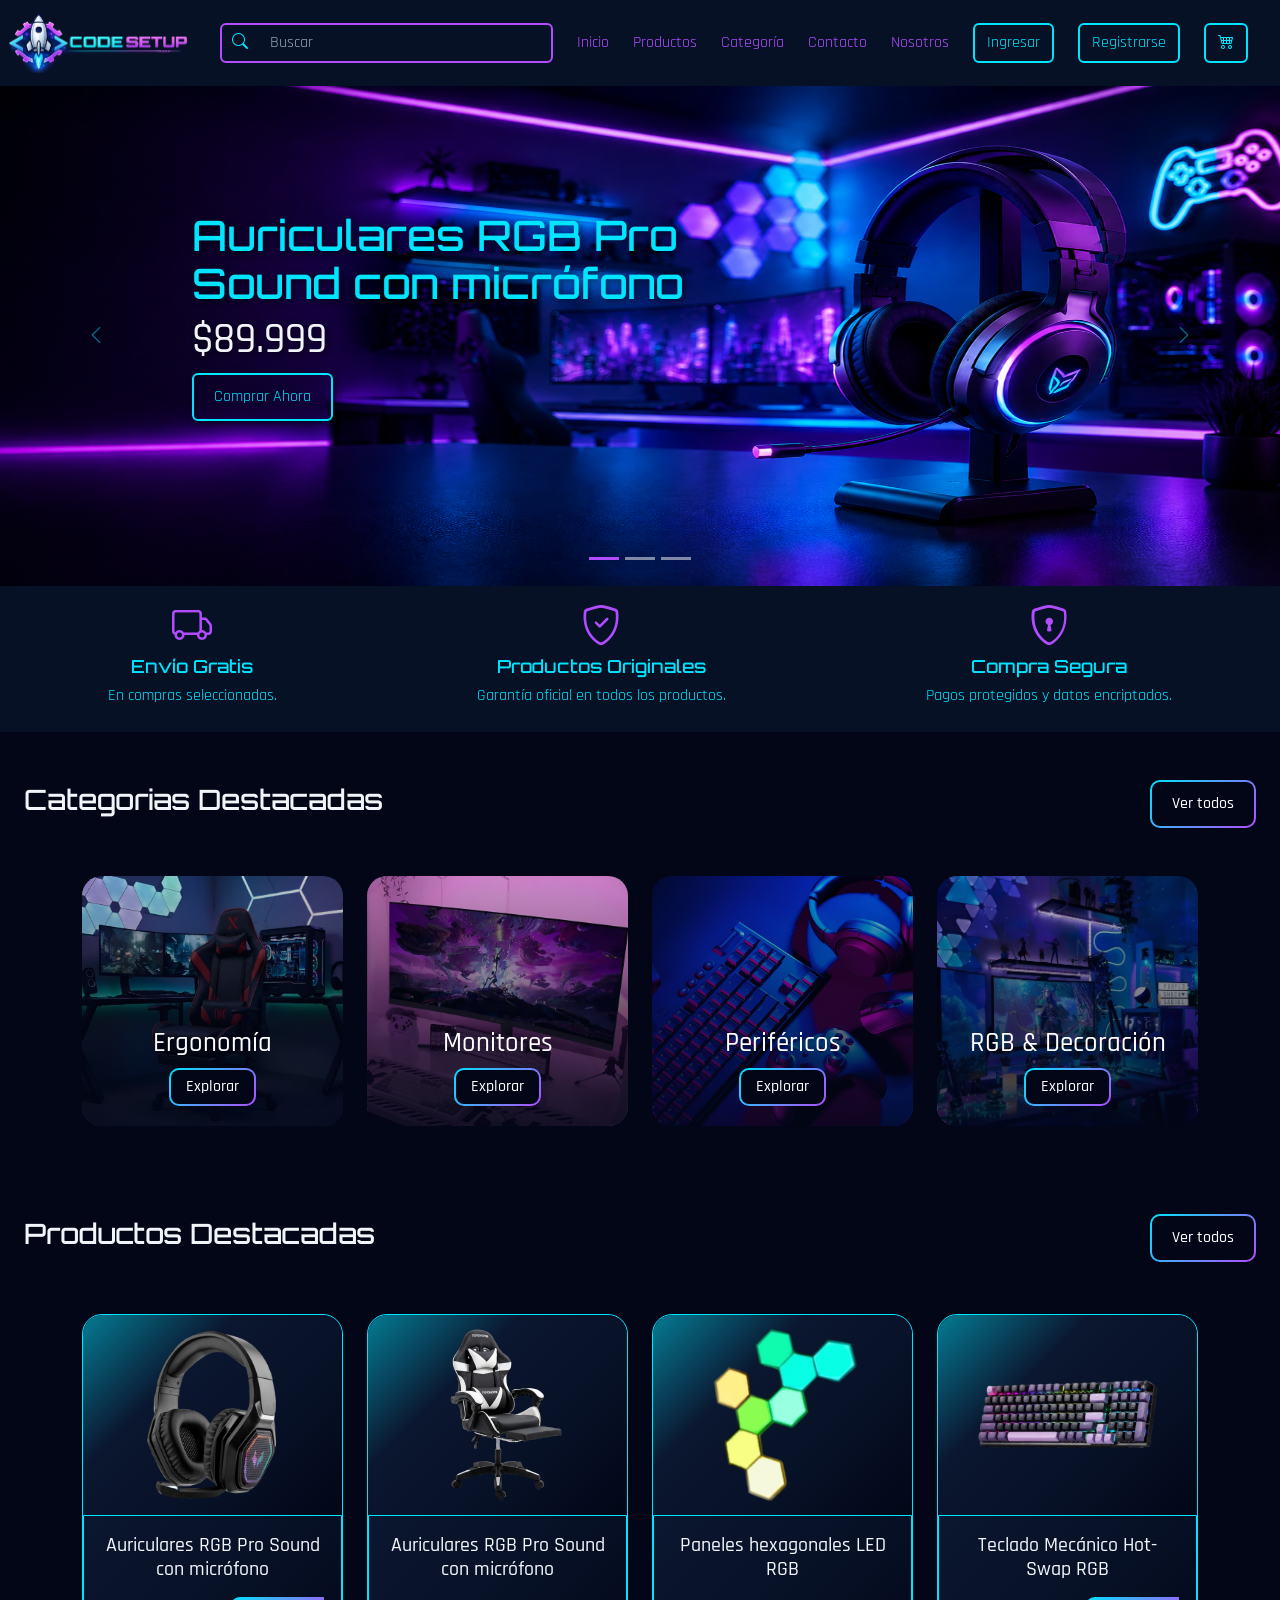
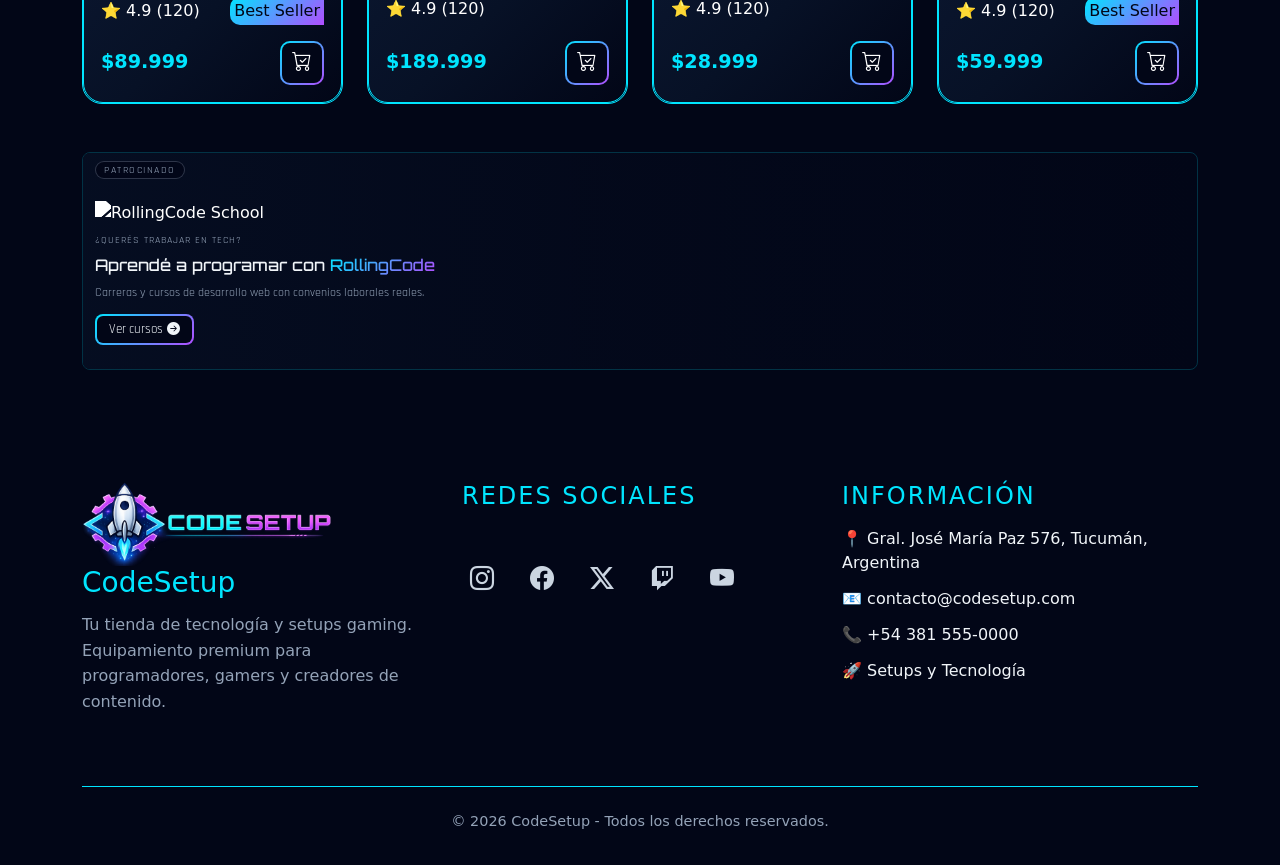
==== Index.html @ a7928aad "hero categoria2 + responsive" ====
<!doctype html>
<html lang="es">
  <head>
    <meta charset="utf-8" />
    <meta name="viewport" content="width=device-width, initial-scale=1" />
    <meta
      name="description"
      content="Explora setups de escritorio modernos, ideas de organización, periféricos y estética gamer o minimalista para tu espacio de trabajo o estudio."
    />
    <meta
      name="keywords"
      content="setup escritorio-escritorio gamer-escritorio minimalista-ideas setup-escritorio aesthetic-organización escritorio-PC setup-tecnología-desk setup inspiration"
    />
    <meta name="author" name="Andrea Costas-Zabdiel Puma-Martin linares" />

    <title>CodeSetup</title>
    <link rel="preconnect" href="https://fonts.googleapis.com" />
    <link rel="preconnect" href="https://fonts.gstatic.com" crossorigin />

    <link
      rel="stylesheet"
      href="https://cdn.jsdelivr.net/npm/bootstrap-icons@1.13.1/font/bootstrap-icons.min.css"
    />
    <link
      href="https://fonts.googleapis.com/css2?family=Orbitron:wght@400;500;600;700;800;900&family=Rajdhani:wght@300;400;500;600;700&display=swap"
      rel="stylesheet"
    />
    <link
      href="https://cdn.jsdelivr.net/npm/bootstrap@5.3.8/dist/css/bootstrap.min.css"
      rel="stylesheet"
      integrity="sha384-sRIl4kxILFvY47J16cr9ZwB07vP4J8+LH7qKQnuqkuIAvNWLzeN8tE5YBujZqJLB"
      crossorigin="anonymous"
    />
    <link rel="stylesheet" href="../Css/Styles.css" />
    <link
      rel="stylesheet"
      href="https://cdn.jsdelivr.net/npm/bootstrap-icons@1.13.1/font/bootstrap-icons.min.css"
    />
  </head>
  <body>
    <!-- ----------------------NAVBAR------------------------ -->
    <nav class="navbar navbar-expand-lg px-0">
      <div class="container-fluid px-0">
        <a class="navbar-brand px-2" href="#">
          <img src="../assets/logo.png" alt="Logo" width="180" />
        </a>

        <button
          class="navbar-toggler border-0"
          type="button"
          data-bs-toggle="collapse"
          data-bs-target="#navbarContent"
        >
          <i class="bi bi-list fs-1" style="color: #00e5ff"></i>
        </button>

        <div class="collapse navbar-collapse w-100 px-2" id="navbarContent">
          <div
            class="d-flex flex-column flex-lg-row justify-content-start justify-content-lg-between align-items-start align-items-lg-center w-100"
          >
            <div class="position-relative search-container w-100 my-2 my-lg-0">
              <input
                type="search"
                class="form-control search-input ps-5 w-100"
                placeholder="Buscar"
              />
              <i class="bi bi-search search-icon"></i>
            </div>

            <div
              class="d-flex flex-column flex-lg-row align-items-start align-items-lg-center gap-2 gap-lg-4 mx-lg-4"
            >
              <a class="about-us" href="./Index.html">Inicio</a>
              <a class="about-us" href="./Pages/Category-2.html">Productos</a>
              <a class="about-us" href="./Pages/Category-1.html">Categoría</a>
              <a class="contact" href="./Pages/Contact.html">Contacto</a>
              <a class="about-us" href="./Pages/About-us.html">Nosotros</a>

              <a class="btn btn-outline-custom" href="./Pages/Login.html">Ingresar</a>
              <a class="btn btn-outline-custom" href="./Pages/Register.html"
                >Registrarse</a
              >
              <a class="btn btn-outline-custom" href="./Pages/Cart.html">
                <i class="bi bi-cart4"></i>
              </a>
            </div>
          </div>
        </div>
      </div>
    </nav>
    <!-- ----------------------CAROUSEL------------------------ -->

    <div
      id="carouselExampleAutoplaying"
      class="carousel slide"
      data-bs-ride="carousel"
    >
      <div class="carousel-inner">
        <div class="carousel-item active">
          <img src="../Assets/promo audi.png" class="bg-img d-block w-100" alt="..." />

          <div
            class="carousel-caption d-flex flex-column justify-content-center align-items-start h-100"
          >
            <h2 class="title-carousel">
              Auriculares RGB Pro <br />
              Sound con micrófono
            </h2>
            <h3 class="price-carousel">$89.999</h3>
            <a href="./Pages/404.html" class="btn btn-outline-custom">Comprar Ahora</a>
          </div>

        </div>
        <div class="carousel-item">
          <img src="../Assets/promo tecl.png" class="bg-img d-block w-100" alt="..." />

          <div
            class="carousel-caption d-flex flex-column justify-content-center align-items-start h-100"
          >
            <h2 class="title-carousel">
              Teclado Mecánico <br />
              Hot-Swap RGB
            </h2>
            <h3 class="price-carousel">$59.999</h3>
            <a href="./Pages/404.html" class="btn btn-outline-custom">Comprar Ahora</a>
          </div>

          
        </div>
        <div class="carousel-item">
          <img src="../Assets/promo sill.png" class="bg-img d-block w-100" alt="..." />

          <div
            class="carousel-caption d-flex flex-column justify-content-center align-items-start h-100"
          >
            <h2 class="title-carousel">
              Silla Gamer <br />
              Novohome
            </h2>
            <h3 class="price-carousel">$133.990</h3>
            <a href="./Pages/404.html" class="btn btn-outline-custom">Comprar Ahora</a>
          </div>

         
        </div>
      </div>
      <button
        class="carousel-control-prev"
        type="button"
        data-bs-target="#carouselExampleAutoplaying"
        data-bs-slide="prev"
      >
        <i class="bi bi-chevron-left"></i>
      </button>

      <button
        class="carousel-control-next"
        type="button"
        data-bs-target="#carouselExampleAutoplaying"
        data-bs-slide="next"
      >
        <i class="bi bi-chevron-right"></i>
      </button>

      <div class="carousel-indicators">
        <button
          type="button"
          data-bs-target="#carouselExampleAutoplaying"
          data-bs-slide-to="0"
          class="active"
          aria-current="true"
        ></button>

        <button
          type="button"
          data-bs-target="#carouselExampleAutoplaying"
          data-bs-slide-to="1"
        ></button>

        <button
          type="button"
          data-bs-target="#carouselExampleAutoplaying"
          data-bs-slide-to="2"
        ></button>
      </div>
    </div>

    <section class="container-benefits">
  <div class="benefit">
    <i class=" icon-benefit bi bi-truck"></i>
    <h3 class="title-benefit">Envío Gratis</h3>
    <p class="text-benefit">En compras seleccionadas.</p>
  </div>

  <div class="benefit">
    <i class=" icon-benefit bi bi-shield-check"></i>
    <h3 class="title-benefit">Productos Originales</h3>
    <p class="text-benefit">Garantía oficial en todos los productos.</p>
  </div>

  <div class="benefit">
    <i class=" icon-benefit bi-shield-lock"></i>
    <h3 class="title-benefit">Compra Segura</h3>
    <p class="text-benefit">Pagos protegidos y datos encriptados.</p>
  </div>
</section>

    <!-- ----------------------CARDS------------------------ -->

    <section class="categories">
      <div
        class="p-4 pt-5 d-flex flex-column flex-md-row justify-content-between align-items-center title-section"
      >
        <h3>Categorias Destacadas</h3>
        <a href="../pages/404.html"
          ><button class="btn btn-section">Ver todos</button></a
        >
      </div>
      <div class="container py-4">
        <div class="row row-cols-2 row-cols-md-2 row-cols-lg-4 card-grid">
          <div class="col mb-3">
            <article class="category-card">
              <img
                src="../Assets/silla gamer-fotor-enhance-20260606165134.jpg"
                alt=""
              />
              <div class="card-content">
                <h3>Ergonomía</h3>
                <a href="./Pages/404.html"
                  ><button class="btn btn-card">Explorar</button></a
                >
              </div>
            </article>
          </div>

          <div class="col mb-3">
            <article class="category-card">
              <img
                src="../Assets/CRUA 30_ Curved Gaming Monitor, 144Hz_200Hz Ultrawide Computer Monitor, WFHD(2560 _ 1080P) 21_9-fotor-enhance-20260606165319.jpg"
                alt=""
              />
              <div class="card-content">
                <h3>Monitores</h3>
                <a href="./Pages/404.html"
                  ><button class="btn btn-card">Explorar</button></a
                >
              </div>
            </article>
          </div>

          <div class="col mb-3">
            <article class="category-card">
              <img
                src="../Assets/Perifericos-fotor-enhance-20260606165204.jpg"
                alt=""
              />
              <div class="card-content">
                <h3>Periféricos</h3>
                <a href="./Pages/Category-1.html"
                  ><button class="btn btn-card">Explorar</button></a
                >
              </div>
            </article>
          </div>

          <div class="col mb-3">
            <article class="category-card">
              <img
                src="../Assets/rgb deco-fotor-enhance-20260606165242.jpg"
                alt=""
              />
              <div class="card-content">
                <h3>RGB & Decoración</h3>
                <a href="./Pages/Category-2.html"
                  ><button class="btn btn-card">Explorar</button></a
                >
              </div>
            </article>
          </div>
        </div>
      </div>
    </section>


    <section class="categories mb-3">
      <div
        class="p-4 pt-5 d-flex flex-column flex-md-row justify-content-between align-items-center title-section"
      >
        <h3>Productos Destacadas</h3>
        <a href="./Pages/404.html"
          ><button class="btn btn-section">Ver todos</button></a
        >
      </div>
      <div class="container">
        <div class="row row-cols-1 row-cols-md-2 row-cols-lg-4 mb-4 mt-1 g-4">
          <div class="col">
            <article class="product-card">
              <div class="product-image efect-img d-flex justify-content-center">
                <img src="../Assets/audiculares.png" class="m-2" alt="">
              </div>
              <div class="product-info">
                <h3 class="product-title text-center">
                  Auriculares RGB Pro Sound con micrófono
                </h3>
                <div
                  class="d-flex justify-content-between align-items-center my-3"
                >
                  <p class="mb-0 produc-stars">⭐ 4.9 (120)</p>
                  <span class="badge-product d-flex justify-content-end"
                    >Best Seller</span
                  >
                </div>
                <div
                  class="product-rating d-flex justify-content-between align-items-center"
                >
                  <p class="product-price mb-0">$89.999</p>
                  <a href="./Pages/404.html">
                    <button class="btn btn-cart">
                      <i class="bi bi-cart-check"></i>
                    </button>
                  </a>
                </div>
              </div>
            </article>
          </div>
          <div class="col">
            <article class="product-card">
              <div class="product-image efect-img d-flex justify-content-center">
                <img src="../Assets/Producto silla.png" class="m-2" alt="">
              </div>
              <div class="product-info">
                <h3 class="product-title text-center">
                  Auriculares RGB Pro Sound con micrófono
                </h3>
                <div
                  class="d-flex justify-content-between align-items-center my-3"
                >
                  <p class="mb-1 produc-stars">⭐ 4.9 (120)</p>
                </div>
                <div
                  class="product-rating d-flex justify-content-between align-items-center"
                >
                  <p class="product-price mb-0">$189.999</p>
                  <a href="./producto.html">
                    <button class="btn btn-cart">
                      <i class="bi bi-cart-check"></i>
                    </button>
                  </a>
                </div>
              </div>
            </article>
          </div>
          <div class="col">
            <article class="product-card">
              <div class="product-image efect-img d-flex justify-content-center">
                <img src="../Assets/luces led.png" class="m-2" alt="">
              </div>
              <div class="product-info">
                <h3 class="product-title text-center">
                  Paneles hexagonales LED RGB
                </h3>
                <div
                  class="product-rating d-flex justify-content-between align-items-center my-3"
                >
                  <p class="mb-1 produc-stars">⭐ 4.9 (120)</p>
                </div>
                <div
                  class="product-rating d-flex justify-content-between align-items-center"
                >
                  <p class="product-price mb-0">$28.999</p>
                  <a href="./producto.html">
                    <button class="btn btn-cart">
                      <i class="bi bi-cart-check"></i>
                    </button>
                  </a>
                </div>
              </div>
            </article>
          </div>
          <div class="col">
            <article class="product-card">
              <div class="product-image efect-img  d-flex justify-content-center">
                <img src="../Assets/teclado.png" class="m-3 img-tecl" alt="">
              </div>
              <div class="product-info">
                <h3 class="product-title text-center">
                  Teclado Mecánico Hot-Swap RGB
                </h3>
                <div
                  class="d-flex justify-content-between align-items-center my-3"
                >
                  <p class="mb-0 produc-stars">⭐ 4.9 (120)</p>
                  <span class="badge-product d-flex justify-content-end"
                    >Best Seller</span
                  >
                </div>
                <div
                  class="product-rating d-flex justify-content-between align-items-center"
                >
                  <p class="product-price mb-0">$59.999</p>
                  <a href="./producto.html">
                    <button class="btn btn-cart">
                      <i class="bi bi-cart-check"></i>
                    </button>
                  </a>
                </div>
              </div>
            </article>
          </div>
        </div>
      </div>
    </section>

    <!-- ----------------------ANUNCIO------------------------ -->

    <div class="container my-5">
      <div class="ad-rolling position-relative rounded-3 overflow-hidden">
        <div class="ad-rolling-bg"></div>
        <div class="ad-rolling-overlay"></div>

        <span class="ad-rolling-badge">Patrocinado</span>

        <div class="row h-100 position-relative z-2">
          <div
            class="col-12 col-md-7 col-lg-6 d-flex flex-column justify-content-center gap-2 p-4 pt-5"
          >
            <img
              src="https://web.rollingcodeschool.com/_next/image?url=%2Fimages%2FlogoNav.webp&w=640&q=75"
              alt="RollingCode School"
              class="ad-rolling-logo"
            />
            <p class="ad-rolling-label mb-0">¿Querés trabajar en tech?</p>
            <h2 class="ad-rolling-title mb-0">
              Aprendé a programar con <span>RollingCode</span>
            </h2>
            <p class="ad-rolling-desc mb-0 d-none d-md-block">
              Carreras y cursos de desarrollo web con convenios laborales
              reales.
            </p>
            <a
              href="https://web.rollingcodeschool.com/"
              target="_blank"
              class="ad-rolling-link align-self-start mt-1"
            >
              Ver cursos <i class="bi bi-arrow-right-circle-fill ms-1"></i>
            </a>
          </div>
        </div>
      </div>
    </div>

    <!-- ----------------------FOOTER------------------------ -->

    <footer class="footer-CodeSetup">
      <div class="container">
        <div class="row">
          <div class="col-12 col-md-6 col-lg-4 mb-4">
            <div class="footer-brand">
              <div class="rocket-container">
                <img
                  src="../assets/logo.png"
                  alt="CodeSetup"
                  class="footer-logo"
                />
              </div>
              <h3>CodeSetup</h3>

              <p>
                Tu tienda de tecnología y setups gaming. Equipamiento premium
                para programadores, gamers y creadores de contenido.
              </p>
            </div>
          </div>
          <div class="col-12 col-md-6 col-lg-4 mb-4">
            <h4 class="footer-title mb-lg-5">Redes Sociales</h4>
            <ul class="footer-social">
              <li>
                <a href="./Pages/404.html">
                  <i class="bi bi-instagram"></i>
                </a>
              </li>

              <li>
                <a href="./Pages/404.html">
                  <i class="bi bi-facebook"></i>
                </a>
              </li>
              <li>
                <a href="#">
                  <i class="bi bi-twitter-x"></i>
                </a>
              </li>
              <li>
                <a href="./Pages/404.html">
                  <i class="bi bi-twitch"></i>
                </a>
              </li>
              <li>
                <a href="./Pages/404.html">
                  <i class="bi bi-youtube"></i>
                </a>
              </li>
            </ul>
          </div>
          <div class="col-12 col-md-6 col-lg-4 mb-4">
            <h4 class="footer-title">Información</h4>

            <ul class="footer-info gab-lg-4">
              <li>📍 Gral. José María Paz 576, Tucumán, Argentina</li>
              <li>📧 contacto@codesetup.com</li>
              <li>📞 +54 381 555-0000</li>
              <li>🚀 Setups y Tecnología</li>
            </ul>
          </div>
        </div>

        <div class="footer-bottom">
          <p>© 2026 CodeSetup - Todos los derechos reservados.</p>
        </div>
      </div>
    </footer>
    <script
      src="https://cdn.jsdelivr.net/npm/bootstrap@5.3.8/dist/js/bootstrap.bundle.min.js"
      integrity="sha384-FKyoEForCGlyvwx9Hj09JcYn3nv7wiPVlz7YYwJrWVcXK/BmnVDxM+D2scQbITxI"
      crossorigin="anonymous"
    ></script>
  </body>
</html>
---- Css/Styles.css ----
* {
  margin: 0;
  padding: 0;
  box-sizing: border-box;
}
:root {
  /* Texto */
  --text: #f1f5f9;
  --text-muted: #94a3b8;

    /* Acentos */
    --white:#ffffff;
    --primary: #00E5FF;
    --middle: #00e5ff80;
    --middle2: #b14dff80;
    --secondary: #B14DFF;

  /* Tipografías */
  --font-title: "Orbitron", sans-serif;
  --font-text: "Rajdhani", sans-serif;

  /* Fondo */
  --background: #020617;
  --surface: #071126;
  --surface-light: #0b1730;
}

.navbar {
  min-height: 80px;
  background-color: var(--surface);
}

.contact {
  text-decoration: none;
  color: var(--secondary);
  font-family: var(--font-text);
}
.about-us {
  text-decoration: none;
  color: var(--secondary);
  font-family: var(--font-text);
}

.btn-outline-custom {
  background: transparent;
  border: 2px solid var(--primary);
  color: var(--primary);
  transition: 0.3s;
  font-family: var(--font-text);
}

.btn-outline-custom:hover {
  background: var(--primary);
  color: var(--surface);
  font-family: var(--font-text);
}

.search-container {
  width: 100%;
  max-width: none;
  font-family: var(--font-text);
}

@media (min-width: 992px) {
  .search-container {
    width: 35%;
    max-width: 400px;
  }
}

.search-input {
  background-color: transparent;
  border: 2px solid var(--secondary);
  color: var(--text);
}

.search-input::placeholder {
  color: var(--text-muted);
}

.search-input:focus {
  background-color: transparent;
  border-color: var(--secondary);
  box-shadow: none;
  color: var(--text);
  outline: none;
}

.search-icon {
  position: absolute;
  top: 50%;
  left: 12px;
  transform: translateY(-50%);
  color: var(--primary);
  pointer-events: none;
}

.navbar-toggler {
  border: none;
  box-shadow: none;
}

.navbar-toggler:focus {
  box-shadow: none;
  outline: none;
}

.navbar-collapse {
  background-color: var(--surface);
  padding: 10px 0;
}

.carousel-inner,
.carousel-item {
  height: 280px;
  position: relative;
  overflow: hidden;
}

.bg-img {
  width: 100%;
  height: 100%;
}

.product-img {
  position: absolute;
  right: 30px;
  top: 50%;
  transform: translateY(-50%) scale(1);

  width: 140px;

  z-index: 5;

  transition:
    transform 0.3s ease,
    filter 0.3s ease;

  filter: drop-shadow(0 0 10px #00e5ff);
}

.product-img:hover {
  transform: translateY(-50%) scale(1.05);
  filter: drop-shadow(0 0 15px #00e5ff) drop-shadow(0 0 35px #00e5ff)
    drop-shadow(0 0 55px rgba(0, 229, 255, 0.7));
}

.silla-gamer {
  width: 170px;
  right: 40px;
}

.carousel-caption {
  z-index: 4;
}

.title-carousel {
  font-family: var(--font-title);
  color: var(--primary);
  font-size: 15px;
  line-height: 20px;
  text-align: start;

  text-shadow: 2px 2px 6px rgba(0, 0, 0, 0.6);
}

.price-carousel {
  font-family: var(--font-text);
  color: var(--text);
  font-size: 15px;

  text-shadow: 2px 2px 6px rgba(0, 0, 0, 0.6);
}

.carousel-caption .btn {
  font-size: 10px;
  padding: 4px 8px;

  box-shadow: 2px 2px 6px rgba(0, 0, 0, 0.6);
}

.carousel-control-prev i,
.carousel-control-next i {
  font-size: 20px;
  color: var(--primary);
}

.carousel-indicators .active {
  background-color: var(--secondary);
}

@media (min-width: 768px) {
  .carousel-inner,
  .carousel-item {
    height: 380px;
  }

  .product-img {
    width: 220px;
    right: 80px;
  }

  .silla-gamer {
    width: 250px;
    right: 100px;
  }

  .title-carousel {
    font-size: 28px;
    line-height: 32px;
  }

  .price-carousel {
    font-size: 28px;
  }

  .carousel-caption .btn {
    font-size: 14px;
    padding: 8px 16px;
  }
}

@media (min-width: 992px) {
  .carousel-inner,
  .carousel-item {
    height: 500px;
  }

  .product-img {
    width: 360px;
    right: 180px;
  }
  .silla-gamer {
    width: 420px;
    right: 200px;
  }

  .title-carousel {
    font-size: 42px;
    line-height: 48px;
  }

  .price-carousel {
    font-size: 42px;
  }

  .carousel-caption .btn {
    font-size: 16px;
    padding: 10px 20px;
  }
}

.container-benefits {
  display: flex;
  flex-direction: row;
  justify-content: space-around;
  align-items: center;
  background-color: var(--surface);
  color: var(--primary);
  text-align: center;
  padding: 10px;
  gap: 5px;
}

.icon-benefit {
  font-size: 20px;
  color: var(--secondary);
}

.title-benefit {
  font-family: var(--font-title);
  font-size: 10px;
}

.text-benefit {
  font-family: var(--font-text);
  font-size: 8px;
  line-height: 5px;
}

@media (min-width: 768px) {
  .icon-benefit {
    font-size: 32px;
  }

  .title-benefit {
    font-size: 15px;
  }

  .text-benefit {
    font-size: 13px;
    line-height: 18px;
  }
}
 
@media (min-width: 992px) {
  .icon-benefit {
    font-size: 40px;
  }

  .title-benefit {
    font-size: 18px;
  }

  .text-benefit {
    font-size: 16px;
    line-height: 20px;
  }
}
body{
    background-color: var(--background);
    min-height: 100vh;
}

.card-grid:hover .category-card {
    filter: brightness(.5) blur(2px);
    transform: scale(.95);
}
.card-grid .category-card:hover {
    filter: brightness(1);
    transform: scale(1.08);
    border: 2px solid transparent;

    background-image:
        linear-gradient(var(--background),var(--background)),
        linear-gradient(135deg,var(--primary),var(--secondary));

    background-origin: border-box;
    background-clip: padding-box,border-box;

    box-shadow:
        0 0 10px var(--primary),
        0 0 20px var(--middle),
        0 0 30px var(--secondary),
        0 0 40px var(--middle2);

    transform: translateY(-3px);

}
.category-card {
    position: relative;
    overflow: hidden;
    border-radius: 20px;
    cursor: pointer;
    transition: .4s ease;
    width:100%;
    height:250px;
    margin:auto;
}
.category-card img {
    width: 100%;
    height: 100%;
    object-fit: cover;
    transition: .4s ease;
}

.category-card:hover img {
    transform: scale(1.15);
    
}
.title-section{
    color: var(--text);
    font-family: var(--font-title);
}
.card-content {
    position: absolute;
    bottom: 20px;
    width: 100%;
    text-align: center;
    color: var(--white);
    z-index: 2;
    left: 0;
}
.card-content h3 {
    font-size: 27px;
    font-family: var(--font-text);
    
}
.btn-card{
    background: var(--background);

    border: 2px solid transparent;

    background-image:
        linear-gradient(var(--background),var(--background)),
        linear-gradient(135deg,var(--primary),var(--secondary));

    background-origin: border-box;
    background-clip: padding-box,border-box;

    color: var(--white);

    border-radius: 10px;
    padding: 5px 15px;

    font-family: var(--font-text);
    font-weight: 500;

    cursor: pointer;
    transition: all .3s ease;
}

.btn-card:hover{
    transform: scale(1.05);
    box-shadow: 0 0 15px var(--middle);
}
.card-content a:hover{
    color: var(--white);
}
.category-card::after {
    content: "";
    position: absolute;
    inset: 0;
    background: linear-gradient(
        to top,
        #020617d9,
        rgba(2, 6, 23, 0.2)
    );

    z-index: 1;
    
}

 .btn-section{
    background: var(--background);

    border: 2px solid transparent;

    background-image:
        linear-gradient(var(--background),var(--background)),
        linear-gradient(135deg,var(--primary),var(--secondary));

    background-origin: border-box;
    background-clip: padding-box,border-box;

    color: var(--white);

    border-radius: 10px;
    padding: 10px 20px;

    font-family: var(--font-text);
    font-weight: 500;

    cursor: pointer;
    transition: all .3s ease;
}

.btn-section:hover{

    background: linear-gradient(
        135deg,
        var(--primary),
        var(--secondary)
    );

    color: var(--background);
    font-family: var(--font-text);
    font-weight: 500;

    border: 2px solid transparent;

    box-shadow:
        0 0 10px var(--primary),
        0 0 20px var(--middle),
        0 0 30px var(--secondary),
        0 0 40px var(--middle2);

    transform: translateY(-3px);
    
}
 .btn-cart{
    background: var(--background);

    border: 2px solid transparent;

    background-image:
        linear-gradient(var(--background),var(--background)),
        linear-gradient(135deg,var(--primary),var(--secondary));

    background-origin: border-box;
    background-clip: padding-box,border-box;

    color: var(--white);

    border-radius: 10px;
    padding: 5px 10px;

    font-family: var(--font-text);
    font-size: 20px;
    font-weight: 500;

    cursor: pointer;
    transition: all .3s ease;
}

.btn-cart:hover{

    background: linear-gradient(
        135deg,
        var(--primary),
        var(--secondary)
    );

    color: var(--background);
    font-family: var(--font-text);
    font-size: 20px;

    border: 2px solid transparent;

    box-shadow:
        0 0 10px var(--primary),
        0 0 20px var(--middle),
        0 0 30px var(--secondary),
        0 0 40px var(--middle2);

    
}









.product-card a:hover{
    color: var(--white);
}
.product-card{
    position: relative;
    background: linear-gradient(
        135deg,
        var(--surface),
        var(--surface-light)
    );
    border-radius: 20px;
    overflow:visible;
    border: 1px var(--primary) solid;
    transition: .3s ease;
}
.product-image{
    width: 100%;
    height: 200px;
    border-radius: 20px 20px 0 0;
    background: linear-gradient(
        135deg,
        var(--middle),
        var(--surface-light),
        var(--surface),
        var(--background)

    );
}

.product-image img{
    width: 180px;
    object-fit: cover;
    transition: .4s ease;
}
.product-card:hover{
    transform: translateY(-8px);

    box-shadow:
        0 0 15px var(--primary),
        0 0 30px var(--middle);
}

.product-card:hover img{
    transform:

        scale(1.30);

    filter:
        drop-shadow(0 0 1px var(--white))
}
.product-info{
    background: linear-gradient(
        135deg,

        var(--surface-light),
        var(--surface),
        var(--background)
    );
    padding: 17px;
    border: 1px var(--primary) solid;
    border-radius: 0 0 20px 20px;

}

.product-title{
    color: var(--text);
    font-family: var(--font-text);
    font-size: 20px;
}
.img-tecl{
    width: 250px;
}
.product-card:hover .img-tecl{
    transform:
        scale(1.55);

    filter:
        drop-shadow(0 0 1px var(--white))
}
.product-price{
    color: var(--primary);
    font-size: 1.2rem;
    font-weight: bold;
    
}
.product-rating{
    color: var(--secondary);
}
.produc-stars{
    color: var(--white);
}
.badge-product{

    background: linear-gradient(
        135deg,
        #00E5FF,
        #B14DFF
    );

    color: var(--background);
    padding: 2px 4px 2px 4px;
    border-radius: 10px 0 0 10px;
}

/* Publicidad RollingCode */

.ad-rolling {
    border: 1px solid rgba(0, 229, 255, 0.2);
    min-height: 160px;
}

.ad-rolling-bg {
    position: absolute;
    inset: 0;
    background-image:
        linear-gradient(to right, rgba(2, 6, 23, 0.75) 40%, rgba(2, 6, 23, 0) 100%),
        url("../assets/imagen-publicidad.png");
    background-size: cover;
    background-position: center;
    z-index: 0;
}

.ad-rolling-overlay {
    position: absolute;
    inset: 0;
    background: linear-gradient(
        to right,
        rgba(7, 17, 38, 0.65) 0%,
        rgba(7, 17, 38, 0.25) 45%,
        rgba(7, 17, 38, 0) 100%
    );
    z-index: 1;
}

.ad-rolling-badge {
    position: absolute;
    top: 8px;
    left: 12px;
    z-index: 10;
    font-size: 0.62rem;
    letter-spacing: 1.5px;
    text-transform: uppercase;
    color: var(--text-muted);
    border: 1px solid rgba(148, 163, 184, 0.3);
    border-radius: 20px;
    padding: 1px 8px;
    font-family: var(--font-text);
    background: rgba(2, 6, 23, 0.8);
}

.ad-rolling-logo {
    width: 180px;
    max-width: 100%;
    height: auto;
    filter: brightness(0) invert(1);
}

.ad-rolling-label {
    font-family: var(--font-text);
    color: var(--text-muted);
    font-size: 0.65rem;
    text-transform: uppercase;
    letter-spacing: 1px;
}

.ad-rolling-title {
    font-family: var(--font-title);
    font-size: clamp(0.85rem, 2vw, 1rem);
    color: var(--text);
    line-height: 1.2;
}

.ad-rolling-title span {
    background: linear-gradient(135deg, var(--primary), var(--secondary));
    -webkit-background-clip: text;
    -webkit-text-fill-color: transparent;
    background-clip: text;
}

.ad-rolling-desc {
    color: var(--text-muted);
    font-family: var(--font-text);
    font-size: 0.78rem;
    line-height: 1.5;
}

.ad-rolling-link {
    background: transparent;
    border: 2px solid transparent;
    background-image:
        linear-gradient(var(--background), var(--background)),
        linear-gradient(135deg, var(--primary), var(--secondary));
    background-origin: border-box;
    background-clip: padding-box, border-box;
    color: var(--text);
    font-family: var(--font-text);
    font-size: 0.8rem;
    padding: 4px 12px;
    border-radius: 8px;
    text-decoration: none;
    display: inline-flex;
    align-items: center;
    transition: all 0.3s ease;
}

.ad-rolling-link:hover {
    background: linear-gradient(135deg, var(--primary), var(--secondary));
    color: var(--background);
    box-shadow: 0 0 15px var(--middle);
    transform: translateY(-2px);
}
/* footer-css */

.footer-CodeSetup {
    background: var(--background);
    color: var(--text);
    padding: 4rem 0 1rem;
}

.footer-logo {
    width: 220px;
    max-width: 80%;
    margin: 0px;
}

.footer-brand h3 {
    color: var(--primary);
    margin-bottom: 0.8rem;
}

.footer-brand p {
    color: var(--text-muted);
    line-height: 1.6;
}

.footer-title {
    color: var(--primary);
    margin-bottom: 1rem;
    text-transform: uppercase;
    letter-spacing: 2px;
}

.footer-social,
.footer-info {
    list-style: none;
    padding: 0;
}

.footer-social {
    display: flex;
    gap: 20px;
    flex-wrap: wrap;
}

.footer-social li,
.footer-info li {
    margin-bottom: 12px;
}

.footer-social a {
    display: inline-flex;
    align-items: center;
    justify-content: center;
    width: 2.5rem;
    height: 2.5rem;
    border-radius: 50%;
    text-decoration: none;
    color: #cbd5e1;
    transition: all 0.3s ease;
}

.footer-social a i {
    font-size: 1.5rem;
}

.footer-social a:hover {
    color: var(--primary);
    transform: translateY(-3px);
}

.footer-bottom {
    text-align: center;
    color: var(--text-muted);
    font-size: 0.9rem;
    border-top: 1px solid var(--primary);
    margin-top: 2rem;
    padding-top: 1.5rem;
}

/* cohete flotando */

.rocket-container {
    position: relative;
    display: inline-block;
}

.footer-logo {
    width: 250px;
    max-width: 100%;

    animation: fly 3s ease-in-out infinite;
}
/* animacion de vuelo */

@media (max-width: 991.98px) {
    .navbar {
        height: auto;
        padding: 1rem 0;
    }

    .navbar .container-fluid {
        flex-wrap: wrap;
        gap: 1rem;
    }

    .search-container {
        order: 3;
        width: 100%;
        max-width: none;
        margin-left: 0 !important;
        margin-right: 0 !important;
    }

    .navbar .d-flex.align-items-center.gap-3.ms-auto {
        width: 100%;
        margin-left: 0 !important;
        justify-content: center;
        flex-wrap: wrap;
    }
}

@media (max-width: 767.98px) {
    .title-section {
        gap: 1rem;
        text-align: center;
    }

    .footer-CodeSetup {
        padding: 3rem 0 1.5rem;
    }

    .footer-brand,
    .footer-title,
    .footer-info {
        text-align: center;
    }

    .footer-social {
        justify-content: center;
    }

    .ad-rolling {
        display: none;
    }
}

@keyframes fly {
    0% {
    transform: translateY(0px) rotate(-1deg);
    }

    25% {
    transform: translateY(-5px) rotate(1deg);
    }

    50% {
    transform: translateY(-12px) rotate(-1deg);
    }

    75% {
    transform: translateY(-5px) rotate(1deg);
    }

    100% {
    transform: translateY(0px) rotate(-1deg);
    }
}
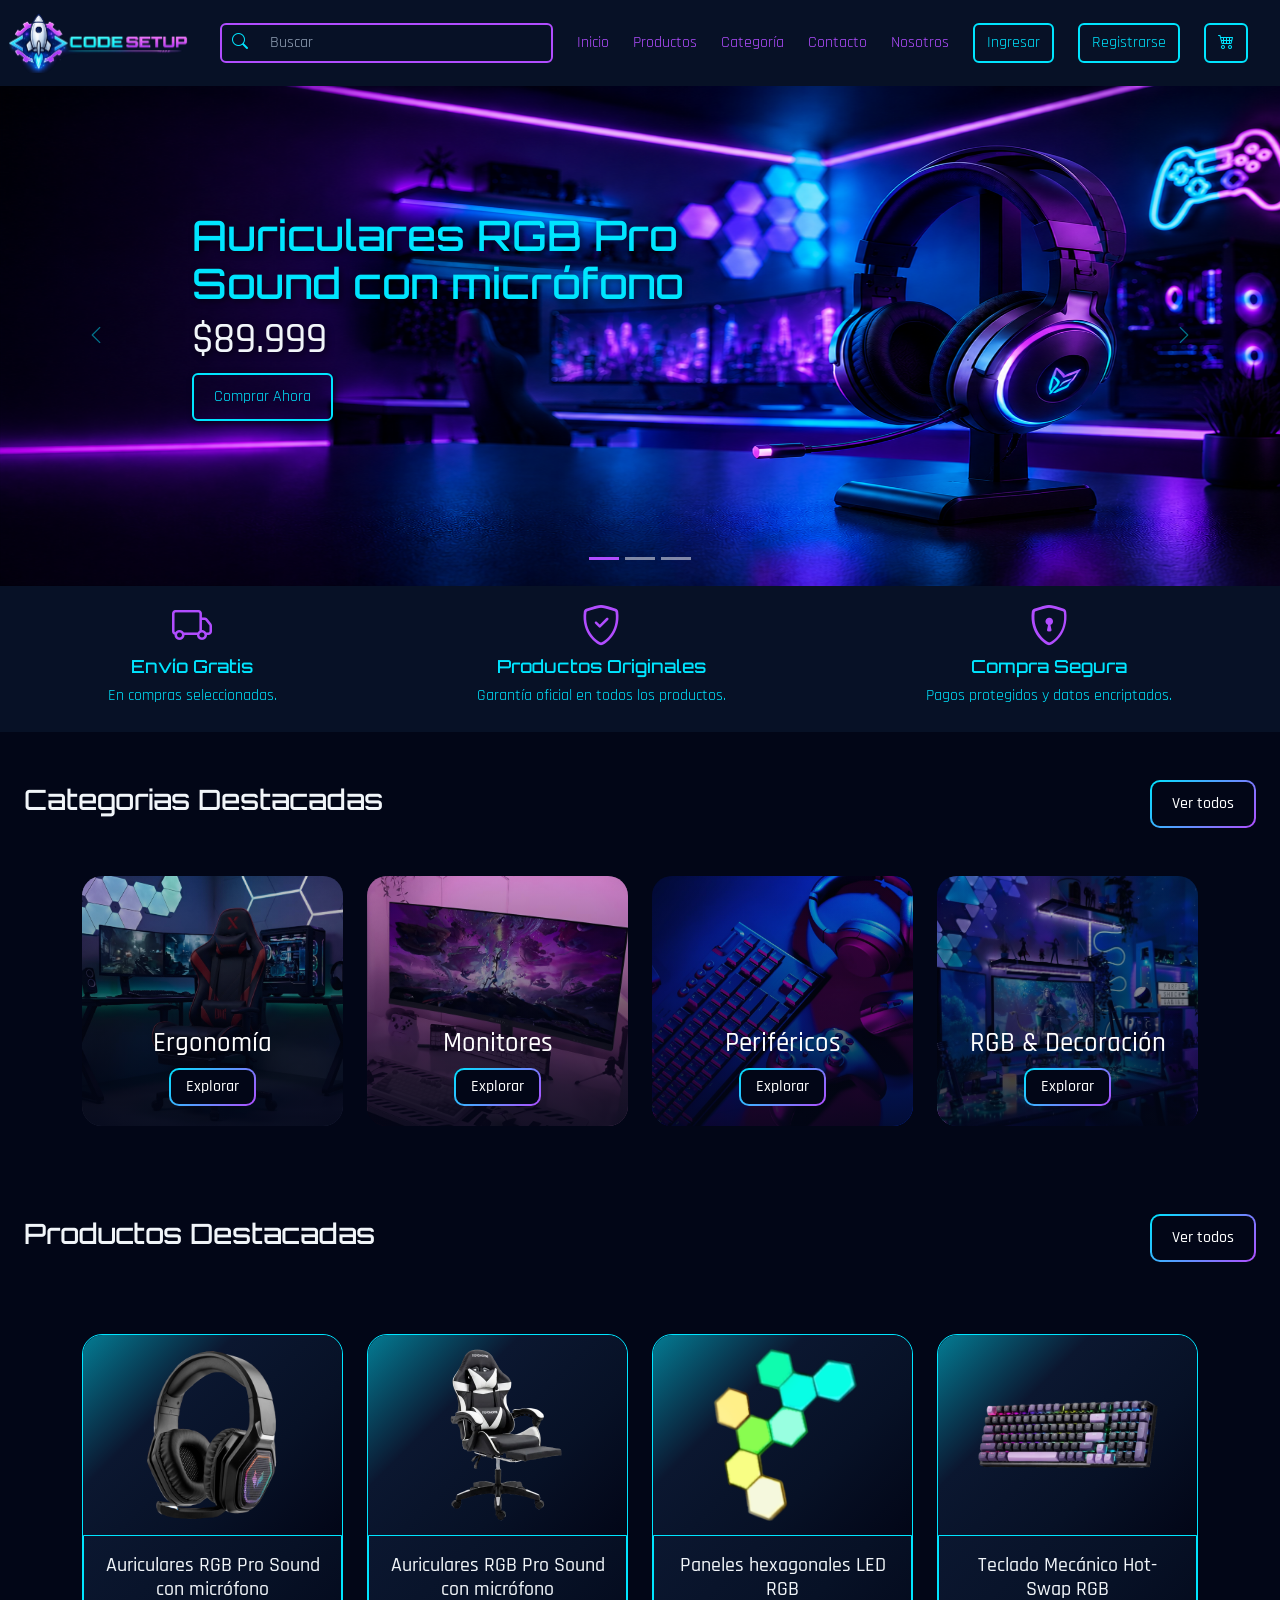
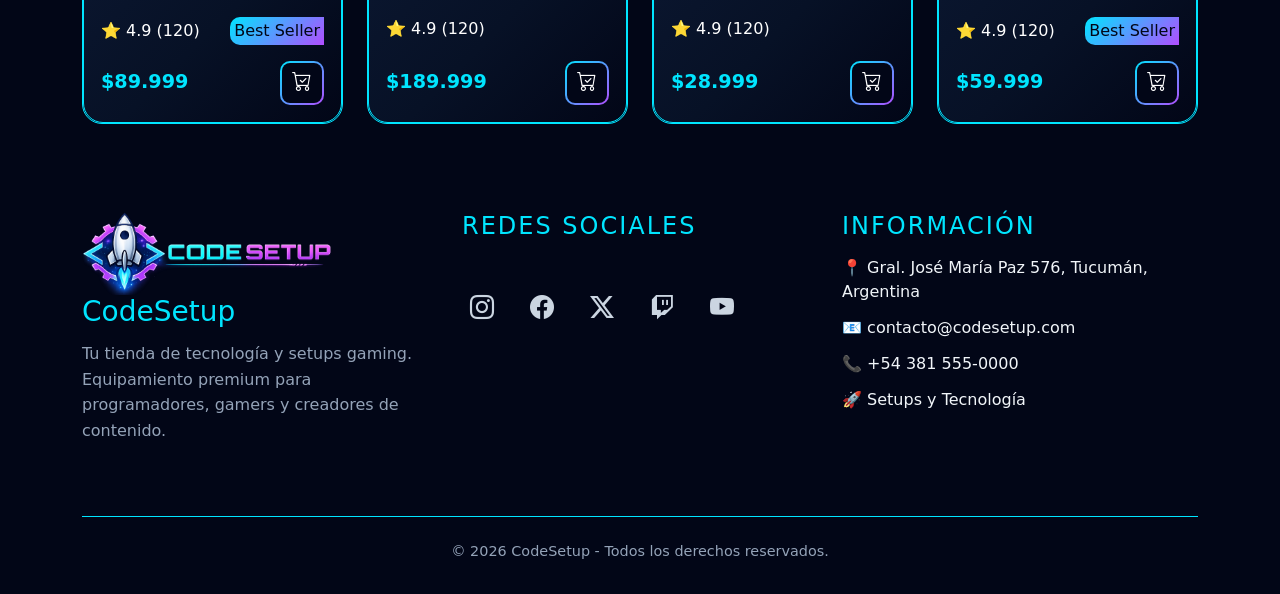
==== commit c09371f2: "correccion" ====
--- a/Index.html
+++ b/Index.html
@@ -71,16 +71,16 @@
               class="d-flex flex-column flex-lg-row align-items-start align-items-lg-center gap-2 gap-lg-4 mx-lg-4"
             >
               <a class="about-us" href="./Index.html">Inicio</a>
-              <a class="about-us" href="./Pages/Category-2.html">Productos</a>
-              <a class="about-us" href="./Pages/Category-1.html">Categoría</a>
-              <a class="contact" href="./Pages/Contact.html">Contacto</a>
-              <a class="about-us" href="./Pages/About-us.html">Nosotros</a>
-
-              <a class="btn btn-outline-custom" href="./Pages/Login.html">Ingresar</a>
-              <a class="btn btn-outline-custom" href="./Pages/Register.html"
+              <a class="about-us" href="#">Productos</a>
+              <a class="about-us" href="#">Categoría</a>
+              <a class="contact" href="../Pages/Contact.html">Contacto</a>
+              <a class="about-us" href="./About-us.html">Nosotros</a>
+
+              <a class="btn btn-outline-custom" href="./Login.html">Ingresar</a>
+              <a class="btn btn-outline-custom" href="./Register.html"
                 >Registrarse</a
               >
-              <a class="btn btn-outline-custom" href="./Pages/Cart.html">
+              <a class="btn btn-outline-custom" href="./Cart.html">
                 <i class="bi bi-cart4"></i>
               </a>
             </div>
@@ -107,7 +107,7 @@
               Sound con micrófono
             </h2>
             <h3 class="price-carousel">$89.999</h3>
-            <a href="./Pages/404.html" class="btn btn-outline-custom">Comprar Ahora</a>
+            <a href="#" class="btn btn-outline-custom">Comprar Ahora</a>
           </div>
 
         </div>
@@ -122,7 +122,7 @@
               Hot-Swap RGB
             </h2>
             <h3 class="price-carousel">$59.999</h3>
-            <a href="./Pages/404.html" class="btn btn-outline-custom">Comprar Ahora</a>
+            <a href="#" class="btn btn-outline-custom">Comprar Ahora</a>
           </div>
 
           
@@ -138,7 +138,7 @@
               Novohome
             </h2>
             <h3 class="price-carousel">$133.990</h3>
-            <a href="./Pages/404.html" class="btn btn-outline-custom">Comprar Ahora</a>
+            <a href="#" class="btn btn-outline-custom">Comprar Ahora</a>
           </div>
 
          
@@ -212,7 +212,7 @@
         class="p-4 pt-5 d-flex flex-column flex-md-row justify-content-between align-items-center title-section"
       >
         <h3>Categorias Destacadas</h3>
-        <a href="../pages/404.html"
+        <a href="./404.html"
           ><button class="btn btn-section">Ver todos</button></a
         >
       </div>
@@ -226,7 +226,7 @@
               />
               <div class="card-content">
                 <h3>Ergonomía</h3>
-                <a href="./Pages/404.html"
+                <a href="./404.html"
                   ><button class="btn btn-card">Explorar</button></a
                 >
               </div>
@@ -241,7 +241,7 @@
               />
               <div class="card-content">
                 <h3>Monitores</h3>
-                <a href="./Pages/404.html"
+                <a href="./404.html"
                   ><button class="btn btn-card">Explorar</button></a
                 >
               </div>
@@ -256,7 +256,7 @@
               />
               <div class="card-content">
                 <h3>Periféricos</h3>
-                <a href="./Pages/Category-1.html"
+                <a href="./Category-1.html"
                   ><button class="btn btn-card">Explorar</button></a
                 >
               </div>
@@ -271,7 +271,7 @@
               />
               <div class="card-content">
                 <h3>RGB & Decoración</h3>
-                <a href="./Pages/Category-2.html"
+                <a href="./Category-2.html"
                   ><button class="btn btn-card">Explorar</button></a
                 >
               </div>
@@ -281,18 +281,17 @@
       </div>
     </section>
 
-
-    <section class="categories mb-3">
+    <section class="categories">
       <div
         class="p-4 pt-5 d-flex flex-column flex-md-row justify-content-between align-items-center title-section"
       >
         <h3>Productos Destacadas</h3>
-        <a href="./Pages/404.html"
+        <a href="./404.html"
           ><button class="btn btn-section">Ver todos</button></a
         >
       </div>
       <div class="container">
-        <div class="row row-cols-1 row-cols-md-2 row-cols-lg-4 mb-4 mt-1 g-4">
+        <div class="row row-cols-1 row-cols-md-2 row-cols-lg-4 my-4 g-4">
           <div class="col">
             <article class="product-card">
               <div class="product-image efect-img d-flex justify-content-center">
@@ -314,7 +313,7 @@
                   class="product-rating d-flex justify-content-between align-items-center"
                 >
                   <p class="product-price mb-0">$89.999</p>
-                  <a href="./Pages/404.html">
+                  <a href="./producto.html">
                     <button class="btn btn-cart">
                       <i class="bi bi-cart-check"></i>
                     </button>
@@ -412,43 +411,6 @@
     </section>
 
     <!-- ----------------------ANUNCIO------------------------ -->
-
-    <div class="container my-5">
-      <div class="ad-rolling position-relative rounded-3 overflow-hidden">
-        <div class="ad-rolling-bg"></div>
-        <div class="ad-rolling-overlay"></div>
-
-        <span class="ad-rolling-badge">Patrocinado</span>
-
-        <div class="row h-100 position-relative z-2">
-          <div
-            class="col-12 col-md-7 col-lg-6 d-flex flex-column justify-content-center gap-2 p-4 pt-5"
-          >
-            <img
-              src="https://web.rollingcodeschool.com/_next/image?url=%2Fimages%2FlogoNav.webp&w=640&q=75"
-              alt="RollingCode School"
-              class="ad-rolling-logo"
-            />
-            <p class="ad-rolling-label mb-0">¿Querés trabajar en tech?</p>
-            <h2 class="ad-rolling-title mb-0">
-              Aprendé a programar con <span>RollingCode</span>
-            </h2>
-            <p class="ad-rolling-desc mb-0 d-none d-md-block">
-              Carreras y cursos de desarrollo web con convenios laborales
-              reales.
-            </p>
-            <a
-              href="https://web.rollingcodeschool.com/"
-              target="_blank"
-              class="ad-rolling-link align-self-start mt-1"
-            >
-              Ver cursos <i class="bi bi-arrow-right-circle-fill ms-1"></i>
-            </a>
-          </div>
-        </div>
-      </div>
-    </div>
-
     <!-- ----------------------FOOTER------------------------ -->
 
     <footer class="footer-CodeSetup">
@@ -475,13 +437,13 @@
             <h4 class="footer-title mb-lg-5">Redes Sociales</h4>
             <ul class="footer-social">
               <li>
-                <a href="./Pages/404.html">
+                <a href="#">
                   <i class="bi bi-instagram"></i>
                 </a>
               </li>
 
               <li>
-                <a href="./Pages/404.html">
+                <a href="#">
                   <i class="bi bi-facebook"></i>
                 </a>
               </li>
@@ -491,12 +453,12 @@
                 </a>
               </li>
               <li>
-                <a href="./Pages/404.html">
+                <a href="#">
                   <i class="bi bi-twitch"></i>
                 </a>
               </li>
               <li>
-                <a href="./Pages/404.html">
+                <a href="#">
                   <i class="bi bi-youtube"></i>
                 </a>
               </li>
--- a/Css/Styles.css
+++ b/Css/Styles.css
@@ -249,6 +249,7 @@
     padding: 10px 20px;
   }
 }
+
 
 .container-benefits {
   display: flex;
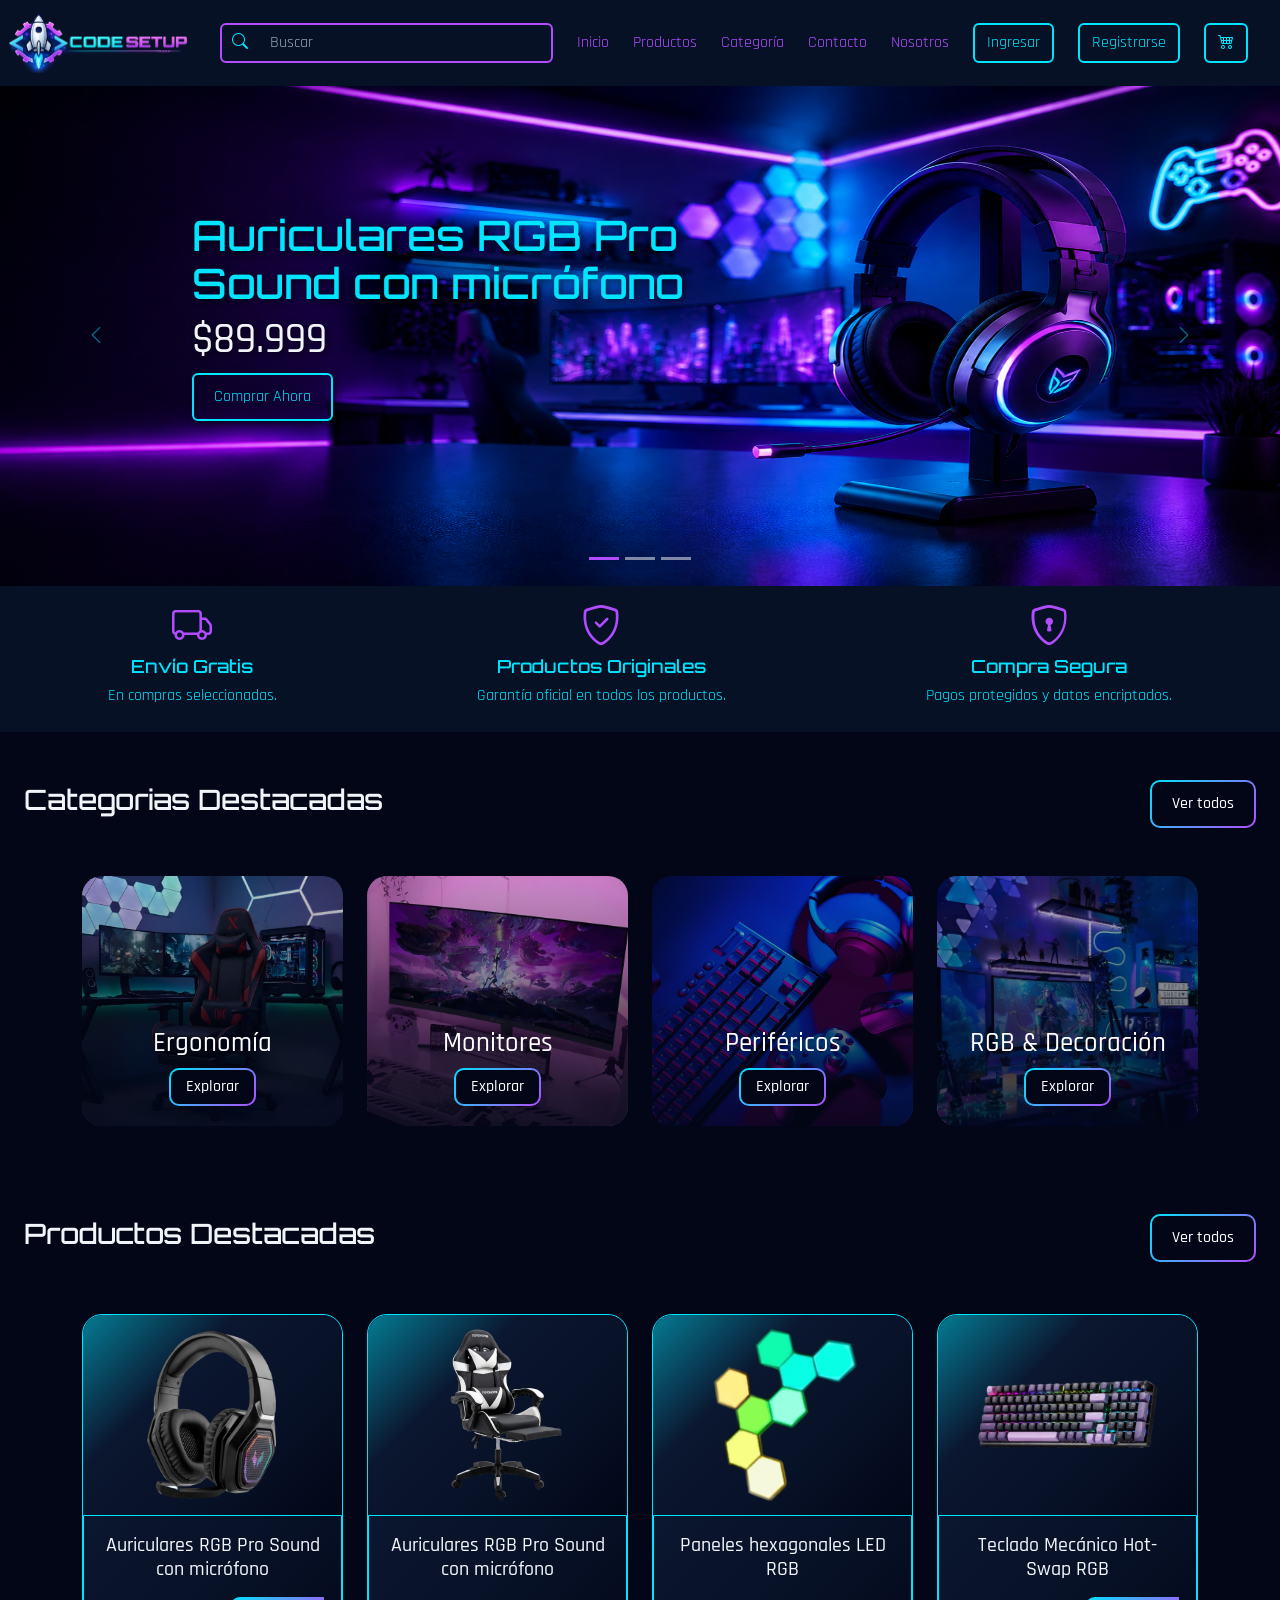
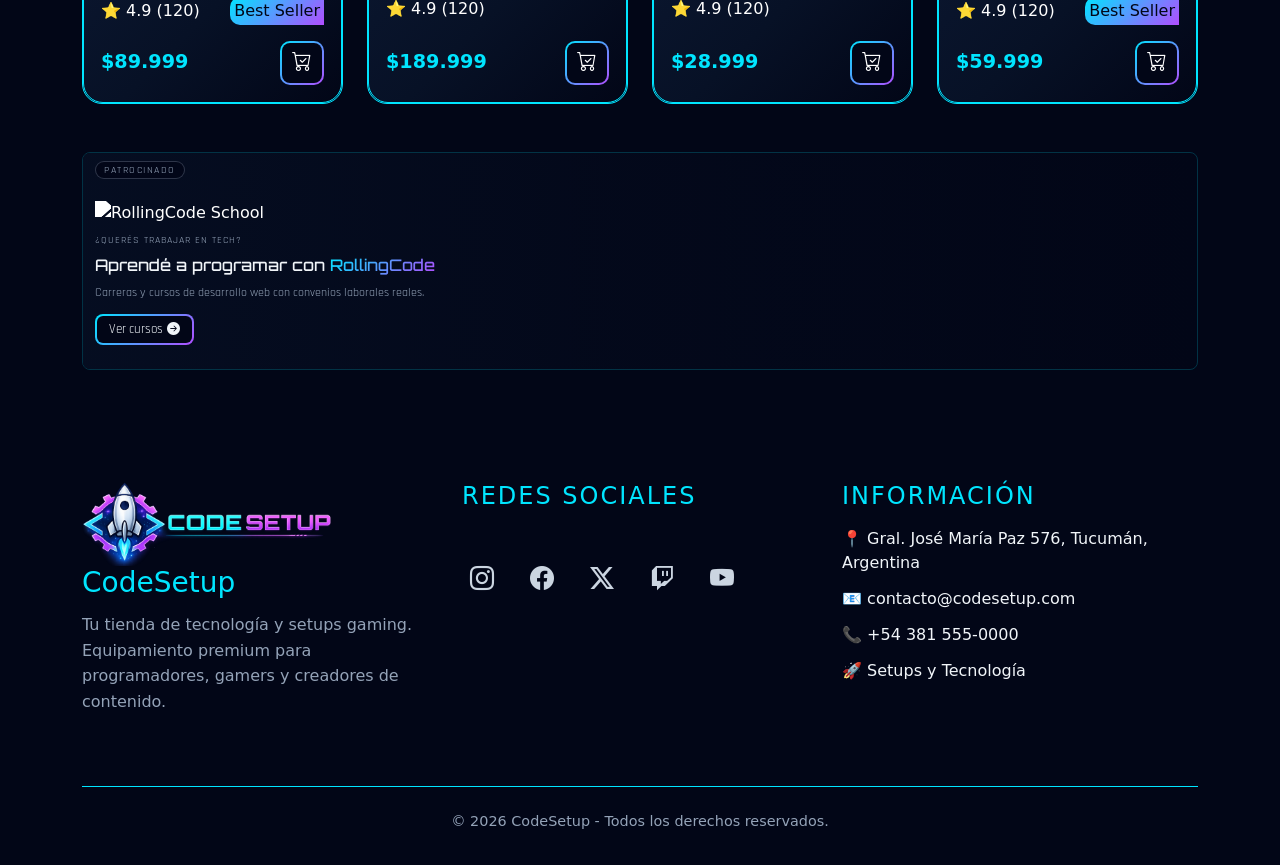
==== commit a300fb86: "Merge branch 'main' into feat/about-us" ====
--- a/Index.html
+++ b/Index.html
@@ -71,16 +71,16 @@
               class="d-flex flex-column flex-lg-row align-items-start align-items-lg-center gap-2 gap-lg-4 mx-lg-4"
             >
               <a class="about-us" href="./Index.html">Inicio</a>
-              <a class="about-us" href="#">Productos</a>
-              <a class="about-us" href="#">Categoría</a>
-              <a class="contact" href="../Pages/Contact.html">Contacto</a>
-              <a class="about-us" href="./About-us.html">Nosotros</a>
-
-              <a class="btn btn-outline-custom" href="./Login.html">Ingresar</a>
-              <a class="btn btn-outline-custom" href="./Register.html"
+              <a class="about-us" href="./Pages/Category-2.html">Productos</a>
+              <a class="about-us" href="./Pages/Category-1.html">Categoría</a>
+              <a class="contact" href="./Pages/Contact.html">Contacto</a>
+              <a class="about-us" href="./Pages/About-us.html">Nosotros</a>
+
+              <a class="btn btn-outline-custom" href="./Pages/Login.html">Ingresar</a>
+              <a class="btn btn-outline-custom" href="./Pages/Register.html"
                 >Registrarse</a
               >
-              <a class="btn btn-outline-custom" href="./Cart.html">
+              <a class="btn btn-outline-custom" href="./Pages/Cart.html">
                 <i class="bi bi-cart4"></i>
               </a>
             </div>
@@ -107,7 +107,7 @@
               Sound con micrófono
             </h2>
             <h3 class="price-carousel">$89.999</h3>
-            <a href="#" class="btn btn-outline-custom">Comprar Ahora</a>
+            <a href="./Pages/404.html" class="btn btn-outline-custom">Comprar Ahora</a>
           </div>
 
         </div>
@@ -122,7 +122,7 @@
               Hot-Swap RGB
             </h2>
             <h3 class="price-carousel">$59.999</h3>
-            <a href="#" class="btn btn-outline-custom">Comprar Ahora</a>
+            <a href="./Pages/404.html" class="btn btn-outline-custom">Comprar Ahora</a>
           </div>
 
           
@@ -138,7 +138,7 @@
               Novohome
             </h2>
             <h3 class="price-carousel">$133.990</h3>
-            <a href="#" class="btn btn-outline-custom">Comprar Ahora</a>
+            <a href="./Pages/404.html" class="btn btn-outline-custom">Comprar Ahora</a>
           </div>
 
          
@@ -212,7 +212,7 @@
         class="p-4 pt-5 d-flex flex-column flex-md-row justify-content-between align-items-center title-section"
       >
         <h3>Categorias Destacadas</h3>
-        <a href="./404.html"
+        <a href="../pages/404.html"
           ><button class="btn btn-section">Ver todos</button></a
         >
       </div>
@@ -226,7 +226,7 @@
               />
               <div class="card-content">
                 <h3>Ergonomía</h3>
-                <a href="./404.html"
+                <a href="./Pages/404.html"
                   ><button class="btn btn-card">Explorar</button></a
                 >
               </div>
@@ -241,7 +241,7 @@
               />
               <div class="card-content">
                 <h3>Monitores</h3>
-                <a href="./404.html"
+                <a href="./Pages/404.html"
                   ><button class="btn btn-card">Explorar</button></a
                 >
               </div>
@@ -256,7 +256,7 @@
               />
               <div class="card-content">
                 <h3>Periféricos</h3>
-                <a href="./Category-1.html"
+                <a href="./Pages/Category-1.html"
                   ><button class="btn btn-card">Explorar</button></a
                 >
               </div>
@@ -271,7 +271,7 @@
               />
               <div class="card-content">
                 <h3>RGB & Decoración</h3>
-                <a href="./Category-2.html"
+                <a href="./Pages/Category-2.html"
                   ><button class="btn btn-card">Explorar</button></a
                 >
               </div>
@@ -281,17 +281,18 @@
       </div>
     </section>
 
-    <section class="categories">
+
+    <section class="categories mb-3">
       <div
         class="p-4 pt-5 d-flex flex-column flex-md-row justify-content-between align-items-center title-section"
       >
         <h3>Productos Destacadas</h3>
-        <a href="./404.html"
+        <a href="./Pages/404.html"
           ><button class="btn btn-section">Ver todos</button></a
         >
       </div>
       <div class="container">
-        <div class="row row-cols-1 row-cols-md-2 row-cols-lg-4 my-4 g-4">
+        <div class="row row-cols-1 row-cols-md-2 row-cols-lg-4 mb-4 mt-1 g-4">
           <div class="col">
             <article class="product-card">
               <div class="product-image efect-img d-flex justify-content-center">
@@ -313,7 +314,7 @@
                   class="product-rating d-flex justify-content-between align-items-center"
                 >
                   <p class="product-price mb-0">$89.999</p>
-                  <a href="./producto.html">
+                  <a href="./Pages/404.html">
                     <button class="btn btn-cart">
                       <i class="bi bi-cart-check"></i>
                     </button>
@@ -411,6 +412,43 @@
     </section>
 
     <!-- ----------------------ANUNCIO------------------------ -->
+
+    <div class="container my-5">
+      <div class="ad-rolling position-relative rounded-3 overflow-hidden">
+        <div class="ad-rolling-bg"></div>
+        <div class="ad-rolling-overlay"></div>
+
+        <span class="ad-rolling-badge">Patrocinado</span>
+
+        <div class="row h-100 position-relative z-2">
+          <div
+            class="col-12 col-md-7 col-lg-6 d-flex flex-column justify-content-center gap-2 p-4 pt-5"
+          >
+            <img
+              src="https://web.rollingcodeschool.com/_next/image?url=%2Fimages%2FlogoNav.webp&w=640&q=75"
+              alt="RollingCode School"
+              class="ad-rolling-logo"
+            />
+            <p class="ad-rolling-label mb-0">¿Querés trabajar en tech?</p>
+            <h2 class="ad-rolling-title mb-0">
+              Aprendé a programar con <span>RollingCode</span>
+            </h2>
+            <p class="ad-rolling-desc mb-0 d-none d-md-block">
+              Carreras y cursos de desarrollo web con convenios laborales
+              reales.
+            </p>
+            <a
+              href="https://web.rollingcodeschool.com/"
+              target="_blank"
+              class="ad-rolling-link align-self-start mt-1"
+            >
+              Ver cursos <i class="bi bi-arrow-right-circle-fill ms-1"></i>
+            </a>
+          </div>
+        </div>
+      </div>
+    </div>
+
     <!-- ----------------------FOOTER------------------------ -->
 
     <footer class="footer-CodeSetup">
@@ -437,13 +475,13 @@
             <h4 class="footer-title mb-lg-5">Redes Sociales</h4>
             <ul class="footer-social">
               <li>
-                <a href="#">
+                <a href="./Pages/404.html">
                   <i class="bi bi-instagram"></i>
                 </a>
               </li>
 
               <li>
-                <a href="#">
+                <a href="./Pages/404.html">
                   <i class="bi bi-facebook"></i>
                 </a>
               </li>
@@ -453,12 +491,12 @@
                 </a>
               </li>
               <li>
-                <a href="#">
+                <a href="./Pages/404.html">
                   <i class="bi bi-twitch"></i>
                 </a>
               </li>
               <li>
-                <a href="#">
+                <a href="./Pages/404.html">
                   <i class="bi bi-youtube"></i>
                 </a>
               </li>
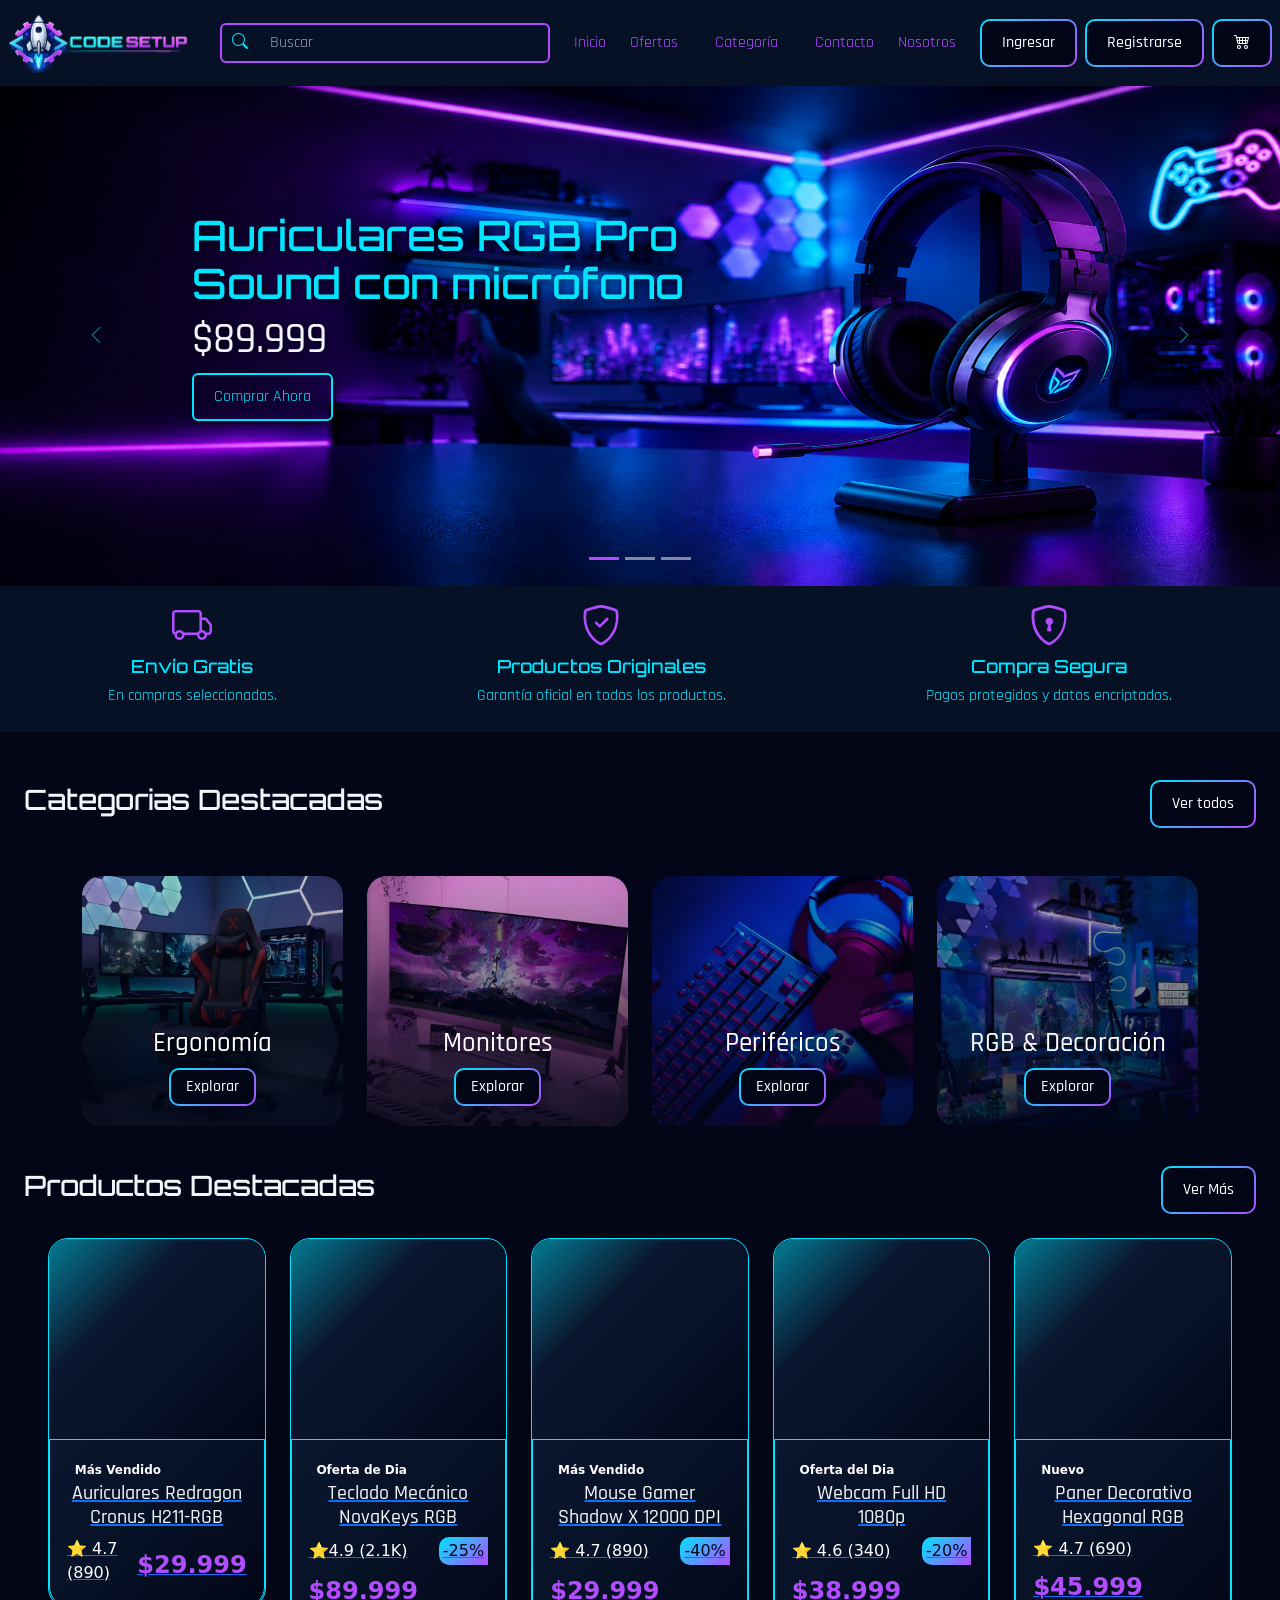
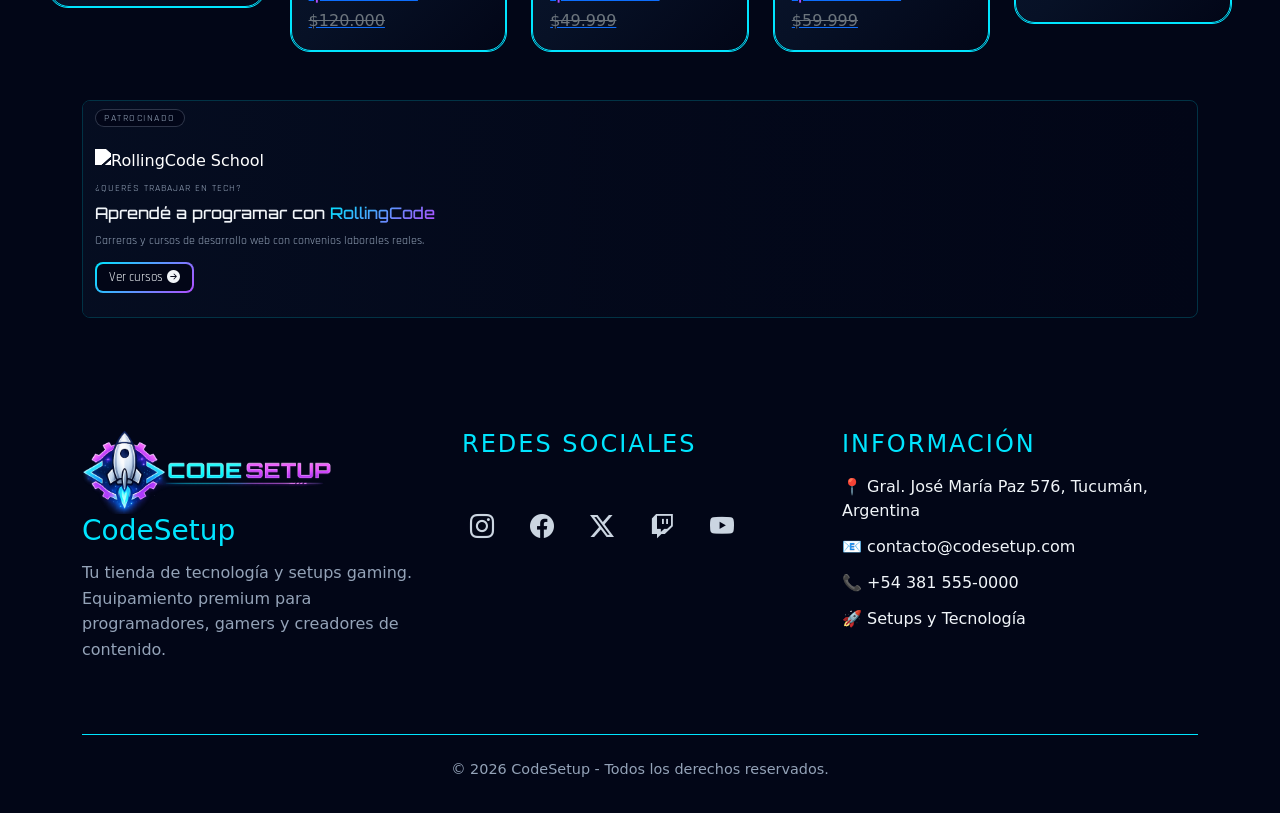
==== commit 14937280: "favicon" ====
--- a/Index.html
+++ b/Index.html
@@ -12,6 +12,7 @@
       content="setup escritorio-escritorio gamer-escritorio minimalista-ideas setup-escritorio aesthetic-organización escritorio-PC setup-tecnología-desk setup inspiration"
     />
     <meta name="author" name="Andrea Costas-Zabdiel Puma-Martin linares" />
+    <link rel="shortcut icon" href="./assets/Cursor.png" type="image/x-icon">
 
     <title>CodeSetup</title>
     <link rel="preconnect" href="https://fonts.googleapis.com" />
@@ -41,7 +42,7 @@
     <!-- ----------------------NAVBAR------------------------ -->
     <nav class="navbar navbar-expand-lg px-0">
       <div class="container-fluid px-0">
-        <a class="navbar-brand px-2" href="#">
+        <a class="navbar-brand px-2" href="../Index.html">
           <img src="../assets/logo.png" alt="Logo" width="180" />
         </a>
 
@@ -70,17 +71,70 @@
             <div
               class="d-flex flex-column flex-lg-row align-items-start align-items-lg-center gap-2 gap-lg-4 mx-lg-4"
             >
-              <a class="about-us" href="./Index.html">Inicio</a>
-              <a class="about-us" href="./Pages/Category-2.html">Productos</a>
-              <a class="about-us" href="./Pages/Category-1.html">Categoría</a>
-              <a class="contact" href="./Pages/Contact.html">Contacto</a>
-              <a class="about-us" href="./Pages/About-us.html">Nosotros</a>
-
-              <a class="btn btn-outline-custom" href="./Pages/Login.html">Ingresar</a>
-              <a class="btn btn-outline-custom" href="./Pages/Register.html"
+              <a class="about-us" href="../Index.html">Inicio</a>
+              <a class="about-us" href="../Pages/404.html">Ofertas</a>
+              <div class="dropdown-center">
+                <button
+                  class="btn btn-category about-us"
+                  type="button"
+                  data-bs-toggle="dropdown"
+                  aria-expanded="false"
+                >
+                  Categoría
+                </button>
+                <ul class="dropdown-menu">
+                  <li>
+                    <a class="dropdown-item about-us" href="../Pages/Category-1.html"
+                      >Periféricos</a
+                    >
+                  </li>
+                  <li>
+                    <a class="dropdown-item about-us" href="../Pages/404.html"
+                      >Monitores</a
+                    >
+                  </li>
+                  <li>
+                    <a class="dropdown-item about-us" href="../Pages/404.html"
+                      >Ergonomía</a
+                    >
+                  </li>
+                  <li>
+                    <a class="dropdown-item about-us" href="../Pages/Category-2.html"
+                      >RGB y Decoración</a
+                    >
+                  </li>
+                  <li>
+                    <a class="dropdown-item about-us" href="../Pages/404.html"
+                      >Mousepads</a
+                    >
+                  </li>
+                  <li>
+                    <a class="dropdown-item about-us" href="../Pages/404.html"
+                      >Streaming</a
+                    >
+                  </li>
+                  <li>
+                    <a class="dropdown-item about-us" href="../Pages/404.html"
+                      >Gadgets</a
+                    >
+                  </li>
+                  <li>
+                    <a class="dropdown-item about-us" href="../Pages/404.html"
+                      >Accesorios</a
+                    >
+                  </li>
+                </ul>
+              </div>
+              <a class="about-us" href="../Pages/Contact.html">Contacto</a>
+              <a class="about-us" href="../Pages/About-us.html">Nosotros</a>
+            </div>
+
+            <div class="d-flex gap-2">
+              <a class="btn btn-section" href="../Pages/Login.html">Ingresar</a>
+              <a class="btn btn-section" href="../Pages/Register.html"
                 >Registrarse</a
               >
-              <a class="btn btn-outline-custom" href="./Pages/Cart.html">
+              <a class="btn btn-section" href="../Pages/Cart.html">
                 <i class="bi bi-cart4"></i>
               </a>
             </div>
@@ -282,134 +336,195 @@
     </section>
 
 
-    <section class="categories mb-3">
+
+
+    <div>
       <div
-        class="p-4 pt-5 d-flex flex-column flex-md-row justify-content-between align-items-center title-section"
+        class="p-4 pt-0 d-flex flex-column flex-md-row justify-content-between align-items-center title-section"
       >
         <h3>Productos Destacadas</h3>
-        <a href="./Pages/404.html"
-          ><button class="btn btn-section">Ver todos</button></a
+        <a href="../pages/404.html"
+          ><button class="btn btn-section">Ver Más</button></a
         >
       </div>
-      <div class="container">
-        <div class="row row-cols-1 row-cols-md-2 row-cols-lg-4 mb-4 mt-1 g-4">
+      <div class="categories mx-3 mx-md-5">
+        <div class="row row-cols-2 row-cols-md-2 row-cols-lg-5 g-4">
+
+
           <div class="col">
             <article class="product-card">
-              <div class="product-image efect-img d-flex justify-content-center">
-                <img src="../Assets/audiculares.png" class="m-2" alt="">
-              </div>
-              <div class="product-info">
-                <h3 class="product-title text-center">
-                  Auriculares RGB Pro Sound con micrófono
-                </h3>
+              <a href="../Pages/Product1.html">
                 <div
-                  class="d-flex justify-content-between align-items-center my-3"
-                >
-                  <p class="mb-0 produc-stars">⭐ 4.9 (120)</p>
-                  <span class="badge-product d-flex justify-content-end"
-                    >Best Seller</span
-                  >
-                </div>
-                <div
-                  class="product-rating d-flex justify-content-between align-items-center"
-                >
-                  <p class="product-price mb-0">$89.999</p>
-                  <a href="./Pages/404.html">
-                    <button class="btn btn-cart">
-                      <i class="bi bi-cart-check"></i>
-                    </button>
-                  </a>
-                </div>
-              </div>
-            </article>
-          </div>
+                  class="product-image efect-img d-flex justify-content-center"
+                >
+                  <img src="../assets/Auricular Gamer Redragon Cronus H211-RGB Black-Red.png" class="m-2" alt="" />
+                </div>
+                <div class="product-info">
+                  <div class="badge-area">
+                    <span class="badge badge-best">Más Vendido</span>
+                  </div>
+                  <h3 class="product-title text-center">
+                    Auriculares Redragon Cronus H211-RGB
+                  </h3>
+                  <div
+                    class="d-flex justify-content-between align-items-center my-1"
+                  >
+                    <p class="mb-0 produc-stars">⭐ 4.7 (890)</p>
+                   
+                  <div
+                    class="product-rating d-flex justify-content-between align-items-center mt-2"
+                  >
+                    <p class="m-0">
+                      <span class="fw-bold fs-4">$29.999</span>
+                    </p>
+                  </div>
+                </div>
+              </a>
+            </article>
+          </div>
+
           <div class="col">
             <article class="product-card">
-              <div class="product-image efect-img d-flex justify-content-center">
-                <img src="../Assets/Producto silla.png" class="m-2" alt="">
-              </div>
-              <div class="product-info">
-                <h3 class="product-title text-center">
-                  Auriculares RGB Pro Sound con micrófono
-                </h3>
+              <a href="./404.html">
                 <div
-                  class="d-flex justify-content-between align-items-center my-3"
-                >
-                  <p class="mb-1 produc-stars">⭐ 4.9 (120)</p>
-                </div>
-                <div
-                  class="product-rating d-flex justify-content-between align-items-center"
-                >
-                  <p class="product-price mb-0">$189.999</p>
-                  <a href="./producto.html">
-                    <button class="btn btn-cart">
-                      <i class="bi bi-cart-check"></i>
-                    </button>
-                  </a>
-                </div>
-              </div>
-            </article>
-          </div>
+                  class="product-image efect-img d-flex justify-content-center"
+                >
+                  <img src="../assets/teclado3.webp" class="m-2" alt="" />
+                </div>
+                <div class="product-info">
+                  <div class="badge-area">
+                    <span class="badge badge-offer">Oferta de Dia</span>
+                  </div>
+                  <h3 class="product-title text-center">
+                    Teclado Mecánico NovaKeys RGB 
+                  </h3>
+                  <div
+                    class="d-flex justify-content-between align-items-center my-1"
+                  >
+                    <p class="mb-0 produc-stars">⭐4.9 (2.1K)</p>
+                    <span class="badge-product d-flex justify-content-end"
+                      >-25%</span
+                    >
+                  </div>
+                  <div
+                    class="product-rating d-flex justify-content-between align-items-center mt-2"
+                  >
+                    <p class="m-0">
+                      <span class="fw-bold fs-4">$89.999</span>
+                      <del class="text-secondary me-2">$120.000</del>
+                    </p>
+                  </div>
+                </div>
+              </a>
+            </article>
+          </div>
+
           <div class="col">
             <article class="product-card">
-              <div class="product-image efect-img d-flex justify-content-center">
-                <img src="../Assets/luces led.png" class="m-2" alt="">
-              </div>
-              <div class="product-info">
-                <h3 class="product-title text-center">
-                  Paneles hexagonales LED RGB
-                </h3>
+              <a href="./404.html">
                 <div
-                  class="product-rating d-flex justify-content-between align-items-center my-3"
-                >
-                  <p class="mb-1 produc-stars">⭐ 4.9 (120)</p>
-                </div>
-                <div
-                  class="product-rating d-flex justify-content-between align-items-center"
-                >
-                  <p class="product-price mb-0">$28.999</p>
-                  <a href="./producto.html">
-                    <button class="btn btn-cart">
-                      <i class="bi bi-cart-check"></i>
-                    </button>
-                  </a>
-                </div>
-              </div>
-            </article>
-          </div>
+                  class="product-image efect-img d-flex justify-content-center"
+                >
+                  <img src="../assets/mouse.png" class="m-2" alt="" />
+                </div>
+                <div class="product-info">
+                  <div class="badge-area">
+                    <span class="badge badge-best">Más Vendido</span>
+                  </div>
+                  <h3 class="product-title text-center">
+                    Mouse Gamer Shadow X 12000 DPI
+                  </h3>
+                  <div
+                    class="d-flex justify-content-between align-items-center my-1"
+                  >
+                    <p class="mb-0 produc-stars">⭐ 4.7 (890)</p>
+                    <span class="badge-product d-flex justify-content-end"
+                      >-40%</span
+                    >
+                  </div>
+                  <div
+                    class="product-rating d-flex justify-content-between align-items-center mt-2"
+                  >
+                    <p class="m-0">
+                      <span class="fw-bold fs-4">$29.999</span>
+                      <del class="text-secondary me-2">$49.999</del>
+                    </p>
+                  </div>
+                </div>
+              </a>
+            </article>
+          </div>
+
           <div class="col">
             <article class="product-card">
-              <div class="product-image efect-img  d-flex justify-content-center">
-                <img src="../Assets/teclado.png" class="m-3 img-tecl" alt="">
-              </div>
-              <div class="product-info">
-                <h3 class="product-title text-center">
-                  Teclado Mecánico Hot-Swap RGB
-                </h3>
+              <a href="./404.html">
                 <div
-                  class="d-flex justify-content-between align-items-center my-3"
-                >
-                  <p class="mb-0 produc-stars">⭐ 4.9 (120)</p>
-                  <span class="badge-product d-flex justify-content-end"
-                    >Best Seller</span
-                  >
-                </div>
+                  class="product-image efect-img d-flex justify-content-center"
+                >
+                  <img src="../assets/wabcam.png" class="m-2" alt="" />
+                </div>
+                <div class="product-info">
+                  <div class="badge-area">
+                    <span class="badge badge-offer">Oferta del Dia</span>
+                  </div>
+                  <h3 class="product-title text-center">
+                    Webcam Full HD 1080p
+                  </h3>
+                  <div
+                    class="d-flex justify-content-between align-items-center my-1"
+                  >
+                    <p class="mb-0 produc-stars">⭐ 4.6 (340)</p>
+                    <span class="badge-product d-flex justify-content-end"
+                      >-20%</span
+                    >
+                  </div>
+                  <div
+                    class="product-rating d-flex justify-content-between align-items-center mt-2"
+                  >
+                    <p class="m-0">
+                      <span class="fw-bold fs-4">$38.999</span>
+                      <del class="text-secondary me-2">$59.999</del>
+                    </p>
+                  </div>
+                </div>
+              </a>
+            </article>
+          </div>
+
+          <div class="col">
+            <article class="product-card">
+              <a href="../Pages/Product2.html">
                 <div
-                  class="product-rating d-flex justify-content-between align-items-center"
-                >
-                  <p class="product-price mb-0">$59.999</p>
-                  <a href="./producto.html">
-                    <button class="btn btn-cart">
-                      <i class="bi bi-cart-check"></i>
-                    </button>
-                  </a>
-                </div>
-              </div>
-            </article>
-          </div>
-        </div>
-      </div>
-    </section>
+                  class="product-image efect-img d-flex justify-content-center"
+                >
+                  <img src="../assets/panel2.png" class="m-2 img-tecl" alt="" />
+                </div>
+                <div class="product-info">
+                  <div class="badge-area">
+                    <span class="badge badge-new">Nuevo</span>
+                  </div>
+                  <h3 class="product-title text-center">
+                    Paner Decorativo Hexagonal RGB
+                  </h3>
+                  <div
+                    class="d-flex justify-content-between align-items-center my-1"
+                  >
+                    <p class="mb-0 produc-stars">⭐ 4.7 (690)</p>
+                  </div>
+                  <div
+                    class="product-rating d-flex justify-content-between align-items-center mt-2"
+                  >
+                    <p class="m-0">
+                      <span class="fw-bold fs-4">$45.999</span>
+                    </p>
+                  </div>
+                </div>
+              </a>
+            </article>
+          </div>
+        </div>
+      </div>
+    </div>
 
     <!-- ----------------------ANUNCIO------------------------ -->
 
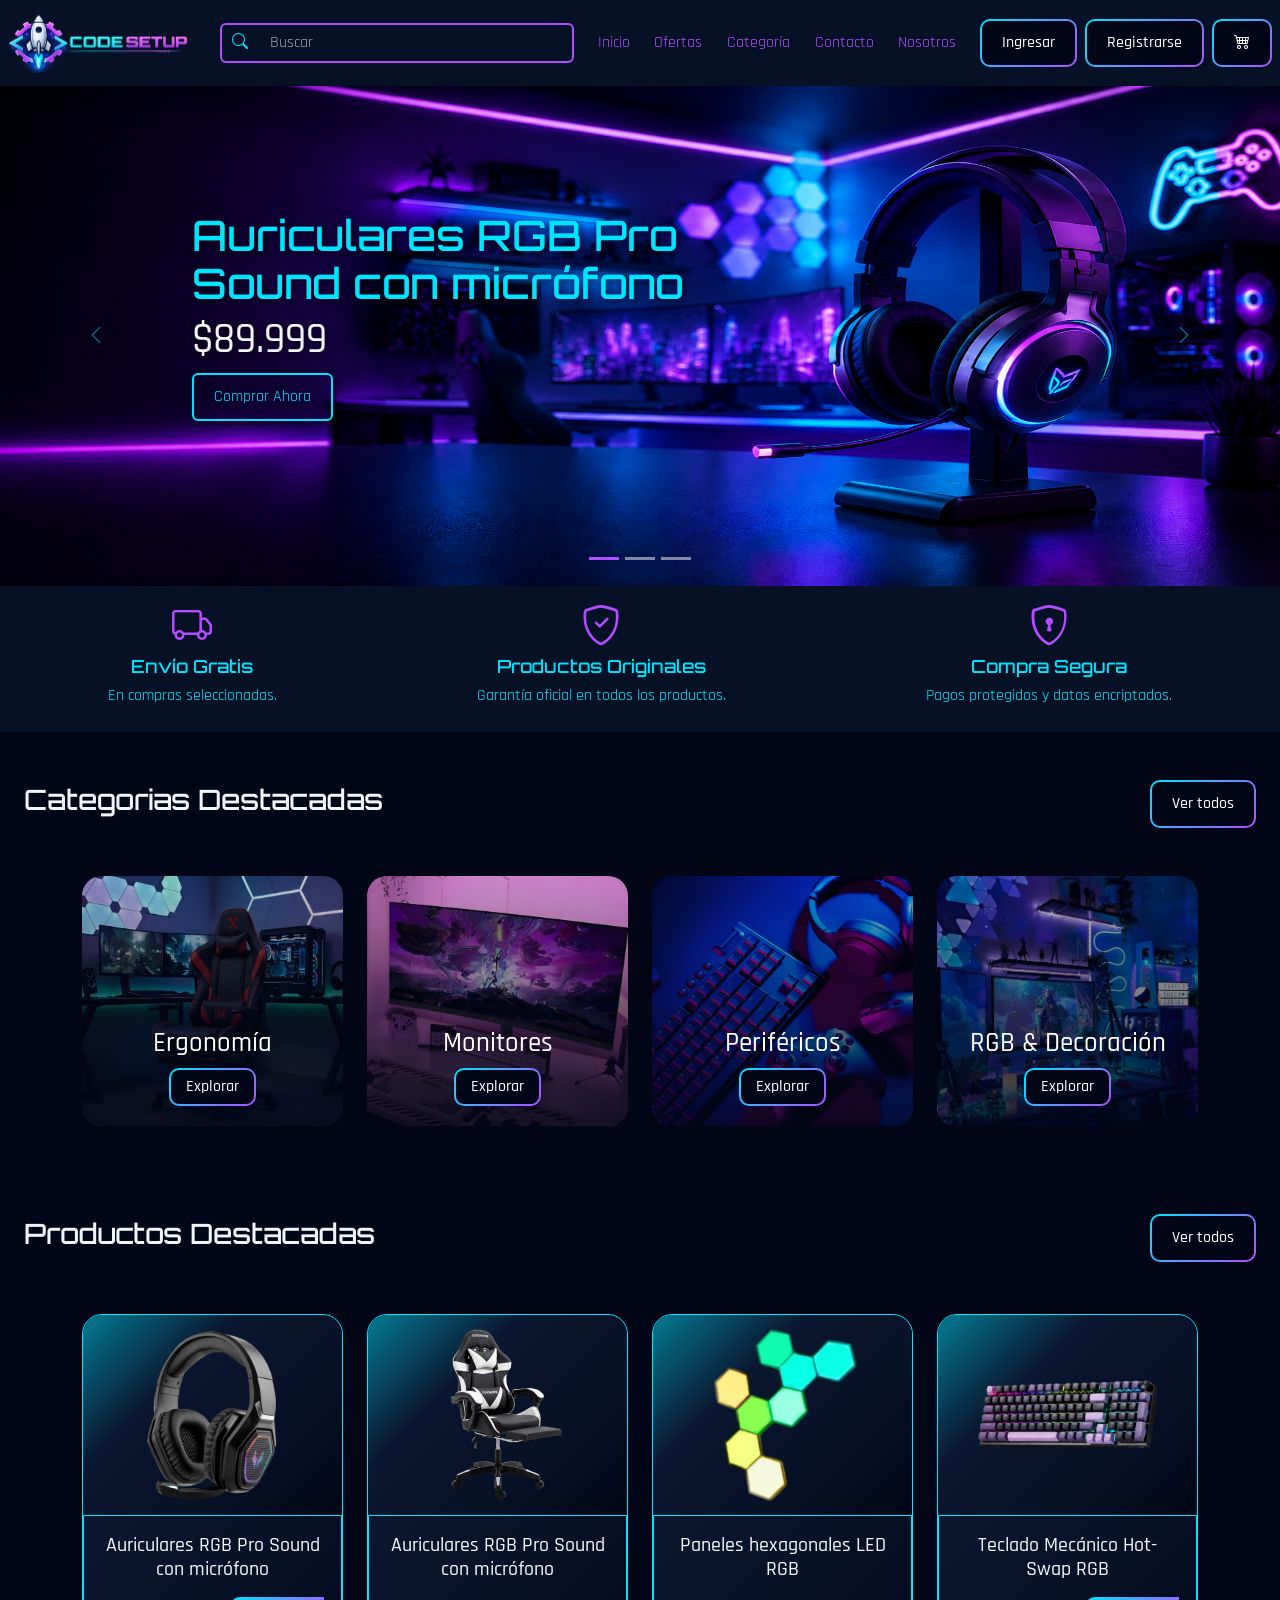
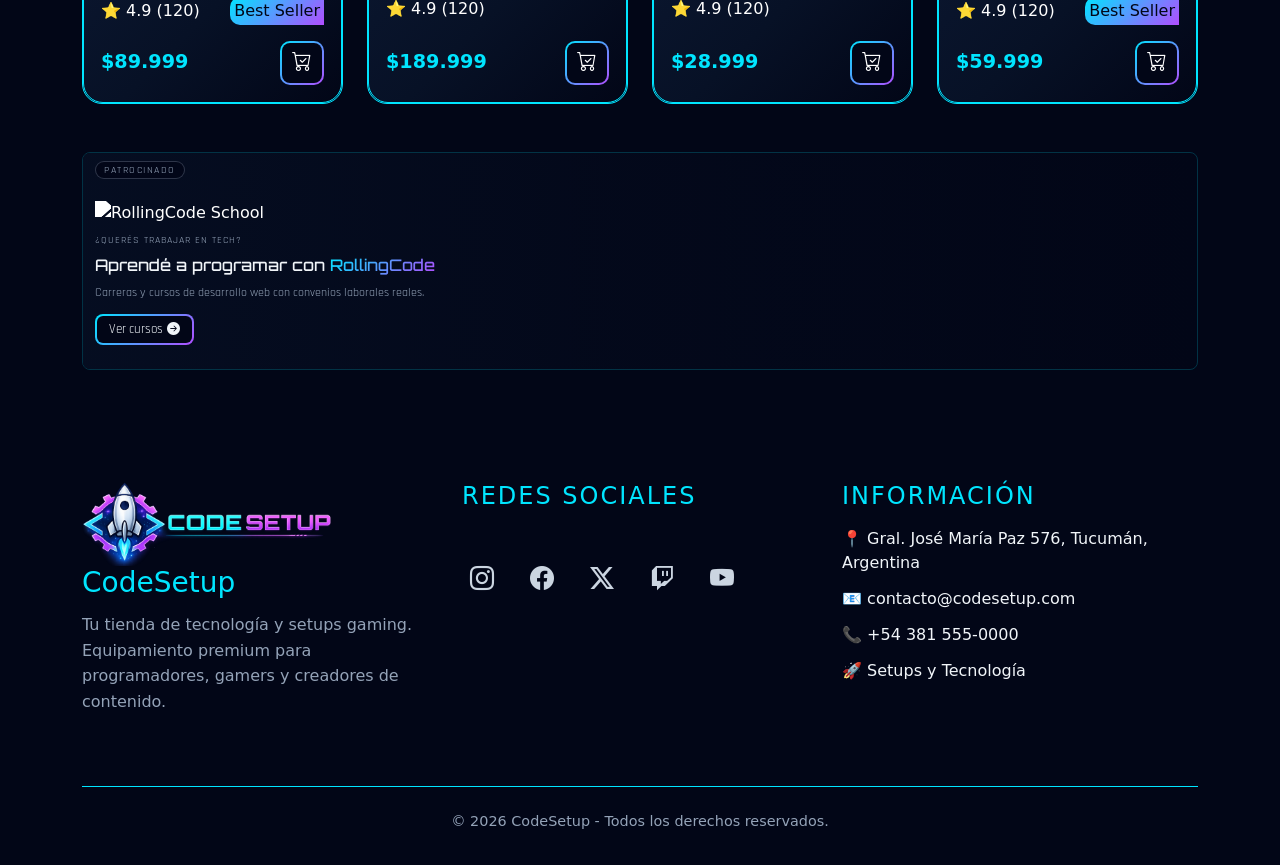
==== commit e5b641cc: "estilo de navbar" ====
--- a/Index.html
+++ b/Index.html
@@ -12,7 +12,6 @@
       content="setup escritorio-escritorio gamer-escritorio minimalista-ideas setup-escritorio aesthetic-organización escritorio-PC setup-tecnología-desk setup inspiration"
     />
     <meta name="author" name="Andrea Costas-Zabdiel Puma-Martin linares" />
-    <link rel="shortcut icon" href="./assets/Cursor.png" type="image/x-icon">
 
     <title>CodeSetup</title>
     <link rel="preconnect" href="https://fonts.googleapis.com" />
@@ -336,195 +335,134 @@
     </section>
 
 
-
-
-    <div>
+    <section class="categories mb-3">
       <div
-        class="p-4 pt-0 d-flex flex-column flex-md-row justify-content-between align-items-center title-section"
+        class="p-4 pt-5 d-flex flex-column flex-md-row justify-content-between align-items-center title-section"
       >
         <h3>Productos Destacadas</h3>
-        <a href="../pages/404.html"
-          ><button class="btn btn-section">Ver Más</button></a
+        <a href="./Pages/404.html"
+          ><button class="btn btn-section">Ver todos</button></a
         >
       </div>
-      <div class="categories mx-3 mx-md-5">
-        <div class="row row-cols-2 row-cols-md-2 row-cols-lg-5 g-4">
-
-
+      <div class="container">
+        <div class="row row-cols-1 row-cols-md-2 row-cols-lg-4 mb-4 mt-1 g-4">
           <div class="col">
             <article class="product-card">
-              <a href="../Pages/Product1.html">
-                <div
-                  class="product-image efect-img d-flex justify-content-center"
-                >
-                  <img src="../assets/Auricular Gamer Redragon Cronus H211-RGB Black-Red.png" class="m-2" alt="" />
-                </div>
-                <div class="product-info">
-                  <div class="badge-area">
-                    <span class="badge badge-best">Más Vendido</span>
-                  </div>
-                  <h3 class="product-title text-center">
-                    Auriculares Redragon Cronus H211-RGB
-                  </h3>
-                  <div
-                    class="d-flex justify-content-between align-items-center my-1"
+              <div class="product-image efect-img d-flex justify-content-center">
+                <img src="../Assets/audiculares.png" class="m-2" alt="">
+              </div>
+              <div class="product-info">
+                <h3 class="product-title text-center">
+                  Auriculares RGB Pro Sound con micrófono
+                </h3>
+                <div
+                  class="d-flex justify-content-between align-items-center my-3"
+                >
+                  <p class="mb-0 produc-stars">⭐ 4.9 (120)</p>
+                  <span class="badge-product d-flex justify-content-end"
+                    >Best Seller</span
                   >
-                    <p class="mb-0 produc-stars">⭐ 4.7 (890)</p>
-                   
-                  <div
-                    class="product-rating d-flex justify-content-between align-items-center mt-2"
-                  >
-                    <p class="m-0">
-                      <span class="fw-bold fs-4">$29.999</span>
-                    </p>
-                  </div>
-                </div>
-              </a>
-            </article>
-          </div>
-
+                </div>
+                <div
+                  class="product-rating d-flex justify-content-between align-items-center"
+                >
+                  <p class="product-price mb-0">$89.999</p>
+                  <a href="./Pages/404.html">
+                    <button class="btn btn-cart">
+                      <i class="bi bi-cart-check"></i>
+                    </button>
+                  </a>
+                </div>
+              </div>
+            </article>
+          </div>
           <div class="col">
             <article class="product-card">
-              <a href="./404.html">
-                <div
-                  class="product-image efect-img d-flex justify-content-center"
-                >
-                  <img src="../assets/teclado3.webp" class="m-2" alt="" />
-                </div>
-                <div class="product-info">
-                  <div class="badge-area">
-                    <span class="badge badge-offer">Oferta de Dia</span>
-                  </div>
-                  <h3 class="product-title text-center">
-                    Teclado Mecánico NovaKeys RGB 
-                  </h3>
-                  <div
-                    class="d-flex justify-content-between align-items-center my-1"
-                  >
-                    <p class="mb-0 produc-stars">⭐4.9 (2.1K)</p>
-                    <span class="badge-product d-flex justify-content-end"
-                      >-25%</span
-                    >
-                  </div>
-                  <div
-                    class="product-rating d-flex justify-content-between align-items-center mt-2"
-                  >
-                    <p class="m-0">
-                      <span class="fw-bold fs-4">$89.999</span>
-                      <del class="text-secondary me-2">$120.000</del>
-                    </p>
-                  </div>
-                </div>
-              </a>
-            </article>
-          </div>
-
+              <div class="product-image efect-img d-flex justify-content-center">
+                <img src="../Assets/Producto silla.png" class="m-2" alt="">
+              </div>
+              <div class="product-info">
+                <h3 class="product-title text-center">
+                  Auriculares RGB Pro Sound con micrófono
+                </h3>
+                <div
+                  class="d-flex justify-content-between align-items-center my-3"
+                >
+                  <p class="mb-1 produc-stars">⭐ 4.9 (120)</p>
+                </div>
+                <div
+                  class="product-rating d-flex justify-content-between align-items-center"
+                >
+                  <p class="product-price mb-0">$189.999</p>
+                  <a href="./producto.html">
+                    <button class="btn btn-cart">
+                      <i class="bi bi-cart-check"></i>
+                    </button>
+                  </a>
+                </div>
+              </div>
+            </article>
+          </div>
           <div class="col">
             <article class="product-card">
-              <a href="./404.html">
-                <div
-                  class="product-image efect-img d-flex justify-content-center"
-                >
-                  <img src="../assets/mouse.png" class="m-2" alt="" />
-                </div>
-                <div class="product-info">
-                  <div class="badge-area">
-                    <span class="badge badge-best">Más Vendido</span>
-                  </div>
-                  <h3 class="product-title text-center">
-                    Mouse Gamer Shadow X 12000 DPI
-                  </h3>
-                  <div
-                    class="d-flex justify-content-between align-items-center my-1"
-                  >
-                    <p class="mb-0 produc-stars">⭐ 4.7 (890)</p>
-                    <span class="badge-product d-flex justify-content-end"
-                      >-40%</span
-                    >
-                  </div>
-                  <div
-                    class="product-rating d-flex justify-content-between align-items-center mt-2"
-                  >
-                    <p class="m-0">
-                      <span class="fw-bold fs-4">$29.999</span>
-                      <del class="text-secondary me-2">$49.999</del>
-                    </p>
-                  </div>
-                </div>
-              </a>
-            </article>
-          </div>
-
+              <div class="product-image efect-img d-flex justify-content-center">
+                <img src="../Assets/luces led.png" class="m-2" alt="">
+              </div>
+              <div class="product-info">
+                <h3 class="product-title text-center">
+                  Paneles hexagonales LED RGB
+                </h3>
+                <div
+                  class="product-rating d-flex justify-content-between align-items-center my-3"
+                >
+                  <p class="mb-1 produc-stars">⭐ 4.9 (120)</p>
+                </div>
+                <div
+                  class="product-rating d-flex justify-content-between align-items-center"
+                >
+                  <p class="product-price mb-0">$28.999</p>
+                  <a href="./producto.html">
+                    <button class="btn btn-cart">
+                      <i class="bi bi-cart-check"></i>
+                    </button>
+                  </a>
+                </div>
+              </div>
+            </article>
+          </div>
           <div class="col">
             <article class="product-card">
-              <a href="./404.html">
-                <div
-                  class="product-image efect-img d-flex justify-content-center"
-                >
-                  <img src="../assets/wabcam.png" class="m-2" alt="" />
-                </div>
-                <div class="product-info">
-                  <div class="badge-area">
-                    <span class="badge badge-offer">Oferta del Dia</span>
-                  </div>
-                  <h3 class="product-title text-center">
-                    Webcam Full HD 1080p
-                  </h3>
-                  <div
-                    class="d-flex justify-content-between align-items-center my-1"
+              <div class="product-image efect-img  d-flex justify-content-center">
+                <img src="../Assets/teclado.png" class="m-3 img-tecl" alt="">
+              </div>
+              <div class="product-info">
+                <h3 class="product-title text-center">
+                  Teclado Mecánico Hot-Swap RGB
+                </h3>
+                <div
+                  class="d-flex justify-content-between align-items-center my-3"
+                >
+                  <p class="mb-0 produc-stars">⭐ 4.9 (120)</p>
+                  <span class="badge-product d-flex justify-content-end"
+                    >Best Seller</span
                   >
-                    <p class="mb-0 produc-stars">⭐ 4.6 (340)</p>
-                    <span class="badge-product d-flex justify-content-end"
-                      >-20%</span
-                    >
-                  </div>
-                  <div
-                    class="product-rating d-flex justify-content-between align-items-center mt-2"
-                  >
-                    <p class="m-0">
-                      <span class="fw-bold fs-4">$38.999</span>
-                      <del class="text-secondary me-2">$59.999</del>
-                    </p>
-                  </div>
-                </div>
-              </a>
-            </article>
-          </div>
-
-          <div class="col">
-            <article class="product-card">
-              <a href="../Pages/Product2.html">
-                <div
-                  class="product-image efect-img d-flex justify-content-center"
-                >
-                  <img src="../assets/panel2.png" class="m-2 img-tecl" alt="" />
-                </div>
-                <div class="product-info">
-                  <div class="badge-area">
-                    <span class="badge badge-new">Nuevo</span>
-                  </div>
-                  <h3 class="product-title text-center">
-                    Paner Decorativo Hexagonal RGB
-                  </h3>
-                  <div
-                    class="d-flex justify-content-between align-items-center my-1"
-                  >
-                    <p class="mb-0 produc-stars">⭐ 4.7 (690)</p>
-                  </div>
-                  <div
-                    class="product-rating d-flex justify-content-between align-items-center mt-2"
-                  >
-                    <p class="m-0">
-                      <span class="fw-bold fs-4">$45.999</span>
-                    </p>
-                  </div>
-                </div>
-              </a>
-            </article>
-          </div>
-        </div>
-      </div>
-    </div>
+                </div>
+                <div
+                  class="product-rating d-flex justify-content-between align-items-center"
+                >
+                  <p class="product-price mb-0">$59.999</p>
+                  <a href="./producto.html">
+                    <button class="btn btn-cart">
+                      <i class="bi bi-cart-check"></i>
+                    </button>
+                  </a>
+                </div>
+              </div>
+            </article>
+          </div>
+        </div>
+      </div>
+    </section>
 
     <!-- ----------------------ANUNCIO------------------------ -->
 
--- a/Css/Styles.css
+++ b/Css/Styles.css
@@ -30,16 +30,105 @@
   background-color: var(--surface);
 }
 
-.contact {
-  text-decoration: none;
-  color: var(--secondary);
-  font-family: var(--font-text);
-}
 .about-us {
   text-decoration: none;
   color: var(--secondary);
   font-family: var(--font-text);
 }
+
+
+.search-container {
+  width: 100%;
+  max-width: none;
+  font-family: var(--font-text);
+}
+
+@media (min-width: 992px) {
+  .search-container {
+    width: 35%;
+    max-width: 400px;
+  }
+}
+
+.navbar-toggler {
+  border: none;
+  box-shadow: none;
+}
+
+.navbar-toggler:focus {
+  box-shadow: none;
+  outline: none;
+}
+
+.navbar-collapse {
+  background-color: var(--surface);
+  padding: 10px 0;
+}
+
+.btn-category {
+  padding: 0;
+  color: var(--secondary);
+  font-family: var(--font-text);
+  transition: all 0.5s ease;
+}
+
+.btn-category.show {
+  background: linear-gradient(135deg, var(--primary), var(--secondary));
+  border: none;
+  color: var(--background);
+  padding: 3px 10px;
+
+  box-shadow:
+    0 0 10px var(--primary),
+    0 0 20px var(--middle),
+    0 0 30px var(--secondary);
+  transition: all 0.5s ease;  
+}
+
+.dropdown-menu {
+  background: rgba(7, 17, 38, 0.95);
+  backdrop-filter: blur(10px);
+
+  border: 1px solid var(--primary);
+
+  box-shadow:
+    0 0 10px var(--middle),
+    0 0 20px var(--middle2);
+}
+.dropdown-item:hover {
+  background-color: var(--surface);
+}
+
+.about-us {
+  position: relative;
+  color: var(--secondary);
+  transition: 0.3s ease;
+}
+
+.about-us::after {
+  content: "";
+  position: absolute;
+  left: 50%;
+  bottom: -5px;
+
+  width: 0;
+  height: 2px;
+
+  transform: translateX(-50%);
+
+  background: linear-gradient(90deg, var(--primary), var(--secondary));
+
+  transition: 0.3s ease;
+}
+
+.about-us:hover {
+  color: var(--primary);
+}
+
+.about-us:hover::after {
+  width: 100%;
+}
+
 
 .btn-outline-custom {
   background: transparent;
@@ -109,6 +198,7 @@
   background-color: var(--surface);
   padding: 10px 0;
 }
+
 
 .carousel-inner,
 .carousel-item {
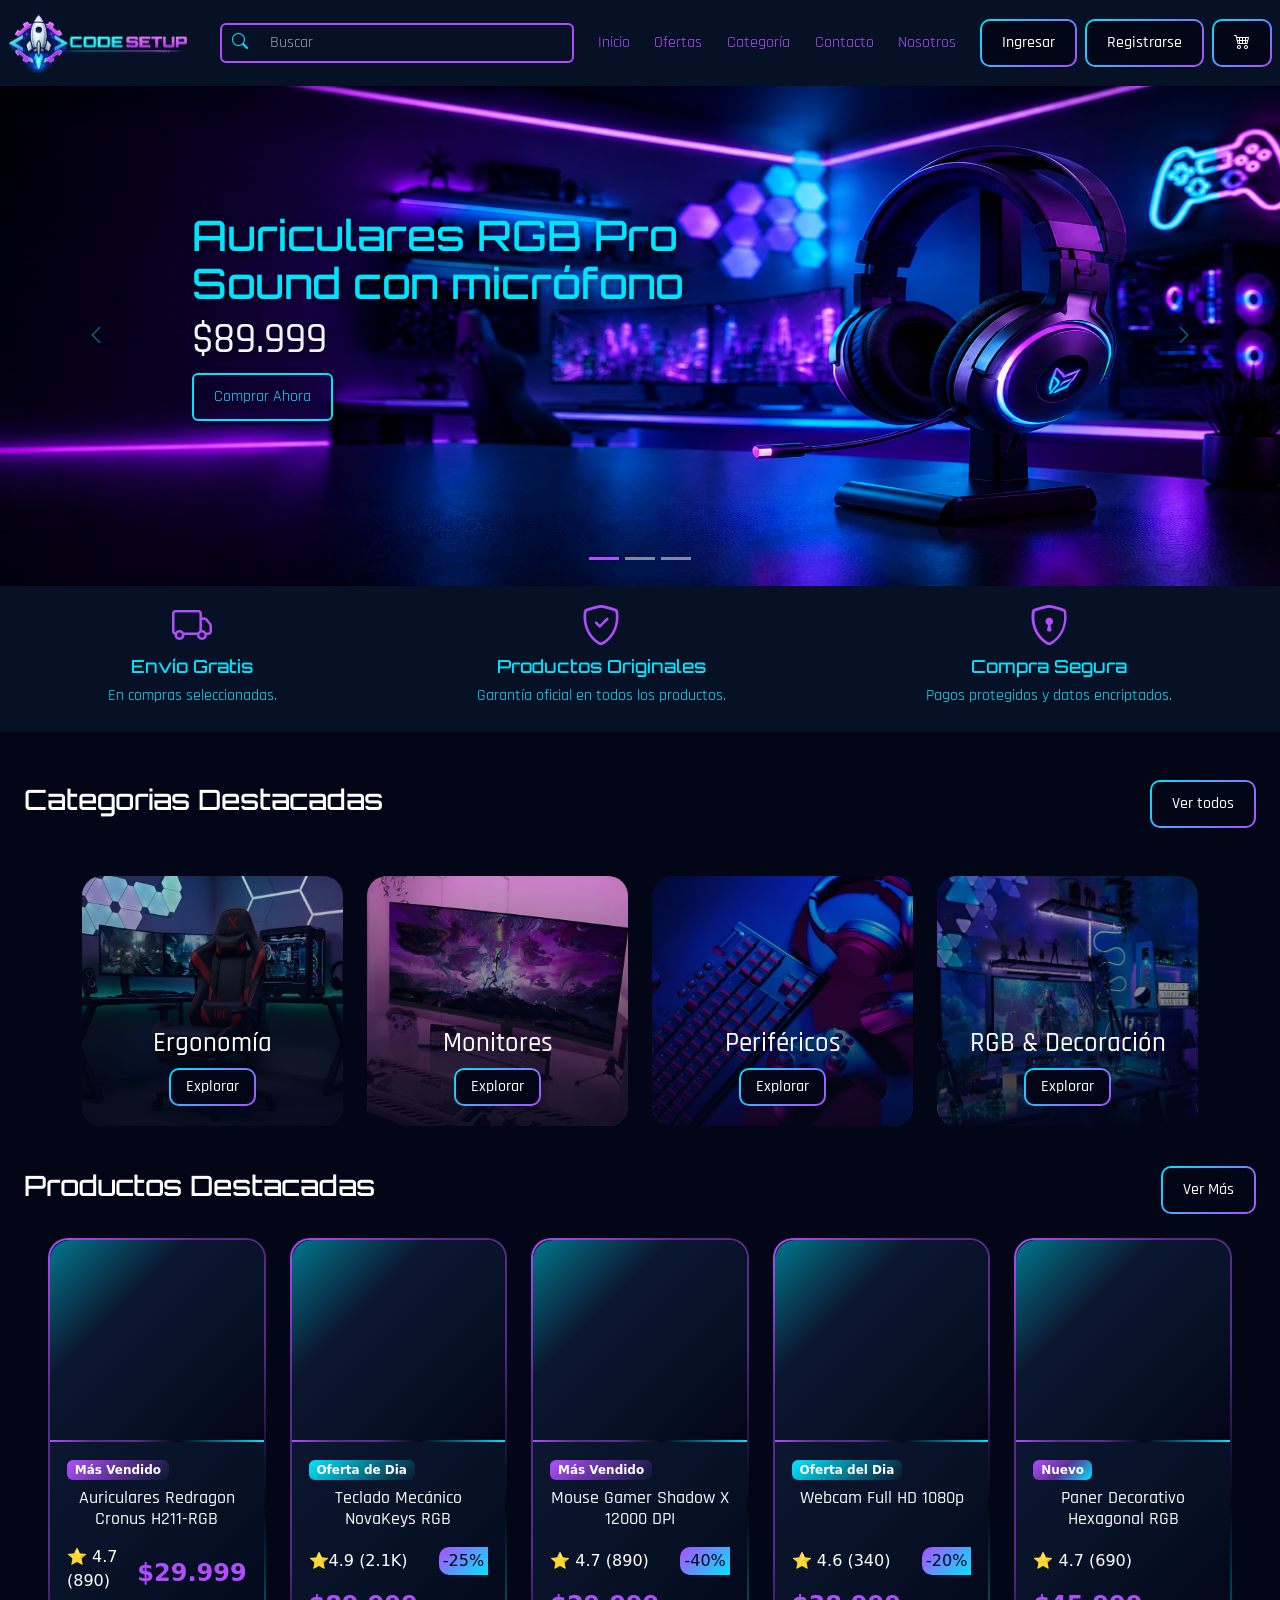
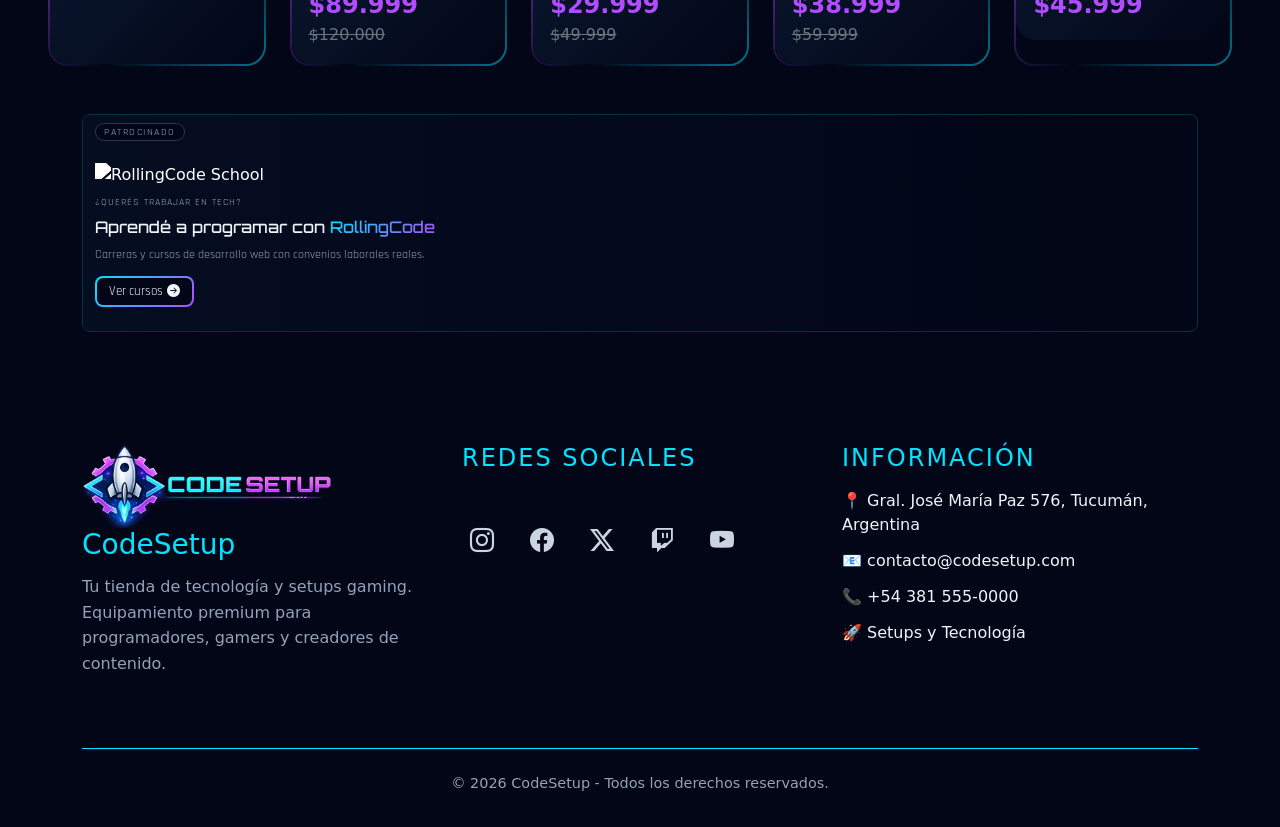
==== commit ec825393: "imagenes de categoria" ====
--- a/Index.html
+++ b/Index.html
@@ -335,134 +335,195 @@
     </section>
 
 
-    <section class="categories mb-3">
+
+
+    <div>
       <div
-        class="p-4 pt-5 d-flex flex-column flex-md-row justify-content-between align-items-center title-section"
+        class="p-4 pt-0 d-flex flex-column flex-md-row justify-content-between align-items-center title-section"
       >
         <h3>Productos Destacadas</h3>
-        <a href="./Pages/404.html"
-          ><button class="btn btn-section">Ver todos</button></a
+        <a href="../pages/404.html"
+          ><button class="btn btn-section">Ver Más</button></a
         >
       </div>
-      <div class="container">
-        <div class="row row-cols-1 row-cols-md-2 row-cols-lg-4 mb-4 mt-1 g-4">
+      <div class="categories mx-3 mx-md-5">
+        <div class="row row-cols-2 row-cols-md-2 row-cols-lg-5 g-4">
+
+
           <div class="col">
             <article class="product-card">
-              <div class="product-image efect-img d-flex justify-content-center">
-                <img src="../Assets/audiculares.png" class="m-2" alt="">
-              </div>
-              <div class="product-info">
-                <h3 class="product-title text-center">
-                  Auriculares RGB Pro Sound con micrófono
-                </h3>
+              <a href="../Pages/Product1.html">
                 <div
-                  class="d-flex justify-content-between align-items-center my-3"
-                >
-                  <p class="mb-0 produc-stars">⭐ 4.9 (120)</p>
-                  <span class="badge-product d-flex justify-content-end"
-                    >Best Seller</span
-                  >
-                </div>
-                <div
-                  class="product-rating d-flex justify-content-between align-items-center"
-                >
-                  <p class="product-price mb-0">$89.999</p>
-                  <a href="./Pages/404.html">
-                    <button class="btn btn-cart">
-                      <i class="bi bi-cart-check"></i>
-                    </button>
-                  </a>
-                </div>
-              </div>
-            </article>
-          </div>
+                  class="product-image efect-img d-flex justify-content-center"
+                >
+                  <img src="../assets/Auricular Gamer Redragon Cronus H211-RGB Black-Red.png" class="m-2" alt="" />
+                </div>
+                <div class="product-info">
+                  <div class="badge-area">
+                    <span class="badge badge-best">Más Vendido</span>
+                  </div>
+                  <h3 class="product-title text-center">
+                    Auriculares Redragon Cronus H211-RGB
+                  </h3>
+                  <div
+                    class="d-flex justify-content-between align-items-center my-1"
+                  >
+                    <p class="mb-0 produc-stars">⭐ 4.7 (890)</p>
+                   
+                  <div
+                    class="product-rating d-flex justify-content-between align-items-center mt-2"
+                  >
+                    <p class="m-0">
+                      <span class="fw-bold fs-4">$29.999</span>
+                    </p>
+                  </div>
+                </div>
+              </a>
+            </article>
+          </div>
+
           <div class="col">
             <article class="product-card">
-              <div class="product-image efect-img d-flex justify-content-center">
-                <img src="../Assets/Producto silla.png" class="m-2" alt="">
-              </div>
-              <div class="product-info">
-                <h3 class="product-title text-center">
-                  Auriculares RGB Pro Sound con micrófono
-                </h3>
+              <a href="./404.html">
                 <div
-                  class="d-flex justify-content-between align-items-center my-3"
-                >
-                  <p class="mb-1 produc-stars">⭐ 4.9 (120)</p>
-                </div>
-                <div
-                  class="product-rating d-flex justify-content-between align-items-center"
-                >
-                  <p class="product-price mb-0">$189.999</p>
-                  <a href="./producto.html">
-                    <button class="btn btn-cart">
-                      <i class="bi bi-cart-check"></i>
-                    </button>
-                  </a>
-                </div>
-              </div>
-            </article>
-          </div>
+                  class="product-image efect-img d-flex justify-content-center"
+                >
+                  <img src="../assets/teclado3.webp" class="m-2" alt="" />
+                </div>
+                <div class="product-info">
+                  <div class="badge-area">
+                    <span class="badge badge-offer">Oferta de Dia</span>
+                  </div>
+                  <h3 class="product-title text-center">
+                    Teclado Mecánico NovaKeys RGB 
+                  </h3>
+                  <div
+                    class="d-flex justify-content-between align-items-center my-1"
+                  >
+                    <p class="mb-0 produc-stars">⭐4.9 (2.1K)</p>
+                    <span class="badge-product d-flex justify-content-end"
+                      >-25%</span
+                    >
+                  </div>
+                  <div
+                    class="product-rating d-flex justify-content-between align-items-center mt-2"
+                  >
+                    <p class="m-0">
+                      <span class="fw-bold fs-4">$89.999</span>
+                      <del class="text-secondary me-2">$120.000</del>
+                    </p>
+                  </div>
+                </div>
+              </a>
+            </article>
+          </div>
+
           <div class="col">
             <article class="product-card">
-              <div class="product-image efect-img d-flex justify-content-center">
-                <img src="../Assets/luces led.png" class="m-2" alt="">
-              </div>
-              <div class="product-info">
-                <h3 class="product-title text-center">
-                  Paneles hexagonales LED RGB
-                </h3>
+              <a href="./404.html">
                 <div
-                  class="product-rating d-flex justify-content-between align-items-center my-3"
-                >
-                  <p class="mb-1 produc-stars">⭐ 4.9 (120)</p>
-                </div>
-                <div
-                  class="product-rating d-flex justify-content-between align-items-center"
-                >
-                  <p class="product-price mb-0">$28.999</p>
-                  <a href="./producto.html">
-                    <button class="btn btn-cart">
-                      <i class="bi bi-cart-check"></i>
-                    </button>
-                  </a>
-                </div>
-              </div>
-            </article>
-          </div>
+                  class="product-image efect-img d-flex justify-content-center"
+                >
+                  <img src="../assets/mouse.png" class="m-2" alt="" />
+                </div>
+                <div class="product-info">
+                  <div class="badge-area">
+                    <span class="badge badge-best">Más Vendido</span>
+                  </div>
+                  <h3 class="product-title text-center">
+                    Mouse Gamer Shadow X 12000 DPI
+                  </h3>
+                  <div
+                    class="d-flex justify-content-between align-items-center my-1"
+                  >
+                    <p class="mb-0 produc-stars">⭐ 4.7 (890)</p>
+                    <span class="badge-product d-flex justify-content-end"
+                      >-40%</span
+                    >
+                  </div>
+                  <div
+                    class="product-rating d-flex justify-content-between align-items-center mt-2"
+                  >
+                    <p class="m-0">
+                      <span class="fw-bold fs-4">$29.999</span>
+                      <del class="text-secondary me-2">$49.999</del>
+                    </p>
+                  </div>
+                </div>
+              </a>
+            </article>
+          </div>
+
           <div class="col">
             <article class="product-card">
-              <div class="product-image efect-img  d-flex justify-content-center">
-                <img src="../Assets/teclado.png" class="m-3 img-tecl" alt="">
-              </div>
-              <div class="product-info">
-                <h3 class="product-title text-center">
-                  Teclado Mecánico Hot-Swap RGB
-                </h3>
+              <a href="./404.html">
                 <div
-                  class="d-flex justify-content-between align-items-center my-3"
-                >
-                  <p class="mb-0 produc-stars">⭐ 4.9 (120)</p>
-                  <span class="badge-product d-flex justify-content-end"
-                    >Best Seller</span
-                  >
-                </div>
+                  class="product-image efect-img d-flex justify-content-center"
+                >
+                  <img src="../assets/wabcam.png" class="m-2" alt="" />
+                </div>
+                <div class="product-info">
+                  <div class="badge-area">
+                    <span class="badge badge-offer">Oferta del Dia</span>
+                  </div>
+                  <h3 class="product-title text-center">
+                    Webcam Full HD 1080p
+                  </h3>
+                  <div
+                    class="d-flex justify-content-between align-items-center my-1"
+                  >
+                    <p class="mb-0 produc-stars">⭐ 4.6 (340)</p>
+                    <span class="badge-product d-flex justify-content-end"
+                      >-20%</span
+                    >
+                  </div>
+                  <div
+                    class="product-rating d-flex justify-content-between align-items-center mt-2"
+                  >
+                    <p class="m-0">
+                      <span class="fw-bold fs-4">$38.999</span>
+                      <del class="text-secondary me-2">$59.999</del>
+                    </p>
+                  </div>
+                </div>
+              </a>
+            </article>
+          </div>
+
+          <div class="col">
+            <article class="product-card">
+              <a href="../Pages/Product2.html">
                 <div
-                  class="product-rating d-flex justify-content-between align-items-center"
-                >
-                  <p class="product-price mb-0">$59.999</p>
-                  <a href="./producto.html">
-                    <button class="btn btn-cart">
-                      <i class="bi bi-cart-check"></i>
-                    </button>
-                  </a>
-                </div>
-              </div>
-            </article>
-          </div>
-        </div>
-      </div>
-    </section>
+                  class="product-image efect-img d-flex justify-content-center"
+                >
+                  <img src="../assets/panel2.png" class="m-2 img-tecl" alt="" />
+                </div>
+                <div class="product-info">
+                  <div class="badge-area">
+                    <span class="badge badge-new">Nuevo</span>
+                  </div>
+                  <h3 class="product-title text-center">
+                    Paner Decorativo Hexagonal RGB
+                  </h3>
+                  <div
+                    class="d-flex justify-content-between align-items-center my-1"
+                  >
+                    <p class="mb-0 produc-stars">⭐ 4.7 (690)</p>
+                  </div>
+                  <div
+                    class="product-rating d-flex justify-content-between align-items-center mt-2"
+                  >
+                    <p class="m-0">
+                      <span class="fw-bold fs-4">$45.999</span>
+                    </p>
+                  </div>
+                </div>
+              </a>
+            </article>
+          </div>
+        </div>
+      </div>
+    </div>
 
     <!-- ----------------------ANUNCIO------------------------ -->
 
--- a/Css/Styles.css
+++ b/Css/Styles.css
@@ -615,109 +615,236 @@
 
 
 
-.product-card a:hover{
-    color: var(--white);
-}
-.product-card{
-    position: relative;
-    background: linear-gradient(
-        135deg,
-        var(--surface),
-        var(--surface-light)
+
+
+.badge-area {
+  min-height: 28px;
+  display: flex;
+  align-items: center;
+  gap: 5px;
+  padding-bottom: 5px;
+  flex-wrap: wrap;
+}
+.badge-offer {
+  background: linear-gradient(
+    135deg,
+    var(--primary),
+    var(--middle),
+    var(--surface-light)
+  );
+  color: var(--white);
+}
+.badge-best {
+  background: linear-gradient(
+    135deg,
+    var(--secondary),
+    var(--middle2),
+    var(--surface-light)
+  );
+  color: var(--white);
+}
+.badge-new{
+ background: linear-gradient(
+    135deg,
+    var(--secondary),
+    var(--middle2),
+    var(--primary)
+  );
+  color: var(--white); 
+}
+.title-section {
+  color: var(--white);
+}
+.product-card a:hover {
+  color: var(--white);
+}
+.product-card a {
+  text-decoration: none;
+}
+.product-card {
+  position: relative;
+  background: linear-gradient(
+    135deg,
+    var(--surface-light),
+    var(--surface),
+    var(--background)
+  );
+
+  border-radius: 20px;
+  overflow: visible;
+  border: 2px solid transparent;
+
+  background-image:
+    linear-gradient(var(--background), var(--background)),
+    linear-gradient(
+      135deg,
+      var(--secondary),
+      var(--middle2),
+      var(--middle2),
+      var(--background),
+      var(--middle)
     );
-    border-radius: 20px;
-    overflow:visible;
-    border: 1px var(--primary) solid;
-    transition: .3s ease;
-}
-.product-image{
-    width: 100%;
-    height: 200px;
-    border-radius: 20px 20px 0 0;
-    background: linear-gradient(
-        135deg,
-        var(--middle),
-        var(--surface-light),
-        var(--surface),
-        var(--background)
-
-    );
-}
-
-.product-image img{
-    width: 180px;
-    object-fit: cover;
-    transition: .4s ease;
-}
-.product-card:hover{
-    transform: translateY(-8px);
-
-    box-shadow:
-        0 0 15px var(--primary),
-        0 0 30px var(--middle);
-}
-
-.product-card:hover img{
-    transform:
-
-        scale(1.30);
-
-    filter:
-        drop-shadow(0 0 1px var(--white))
-}
-.product-info{
-    background: linear-gradient(
-        135deg,
-
-        var(--surface-light),
-        var(--surface),
-        var(--background)
-    );
-    padding: 17px;
-    border: 1px var(--primary) solid;
-    border-radius: 0 0 20px 20px;
-
-}
-
-.product-title{
-    color: var(--text);
-    font-family: var(--font-text);
-    font-size: 20px;
-}
-.img-tecl{
-    width: 250px;
-}
-.product-card:hover .img-tecl{
-    transform:
-        scale(1.55);
-
-    filter:
-        drop-shadow(0 0 1px var(--white))
-}
-.product-price{
-    color: var(--primary);
-    font-size: 1.2rem;
-    font-weight: bold;
-    
-}
-.product-rating{
-    color: var(--secondary);
-}
-.produc-stars{
-    color: var(--white);
-}
-.badge-product{
-
-    background: linear-gradient(
-        135deg,
-        #00E5FF,
-        #B14DFF
-    );
-
-    color: var(--background);
-    padding: 2px 4px 2px 4px;
-    border-radius: 10px 0 0 10px;
-}
+
+  background-origin: border-box;
+  background-clip: padding-box, border-box;
+  transition: 0.3s ease;
+  height: 100%;
+  display: flex;
+  flex-direction: column;
+}
+.product-image {
+  width: 100%;
+  height: 200px;
+  border-radius: 20px 20px 0 0;
+  background: linear-gradient(
+    135deg,
+    var(--middle),
+    var(--surface-light),
+    var(--surface),
+    var(--background)
+  );
+}
+
+.product-image img {
+  max-width: 100%;
+  width: 180px;
+  height: auto;
+  object-fit: cover;
+  transition: 0.4s ease;
+}
+.product-card:hover {
+  transform: translateY(-8px);
+
+  box-shadow:
+    0 0 15px var(--secondary),
+    0 0 30px var(--middle);
+}
+
+.product-card:hover img {
+  transform: scale(1.3);
+
+  filter: drop-shadow(0 0 1px var(--white));
+}
+.product-info {
+  flex: 1;
+  display: flex;
+  flex-direction: column;
+  justify-content: space-between;
+  padding: 17px;
+  background: linear-gradient(
+    135deg,
+    var(--surface-light),
+    var(--surface),
+    var(--background)
+  );
+  padding: 17px;
+  border-radius: 0 0 20px 20px;
+  border-top: 2px solid transparent;
+  border-image: linear-gradient(
+      90deg,
+      var(--secondary),
+      var(--middle2),
+      var(--middle2),
+      var(--background),
+      var(--middle),
+      var(--primary)
+    )
+    1;
+}
+
+.product-title {
+  color: var(--text);
+  font-family: var(--font-text);
+  font-size: 18px;
+  min-height: 48px;
+}
+.img-tecl {
+  width: 250px;
+}
+.product-card:hover .img-tecl {
+  transform: scale(1.55);
+
+  filter: drop-shadow(0 0 1px var(--white));
+}
+.product-price {
+  color: var(--primary);
+  font-size: 1.2rem;
+  font-weight: bold;
+}
+.product-rating {
+  color: var(--secondary);
+}
+.produc-stars {
+  color: var(--white);
+  padding: 2px 0;
+}
+.badge-product {
+  background: linear-gradient(135deg, var(--secondary), var(--primary));
+
+  color: var(--background);
+  padding: 2px 4px 2px 4px;
+  border-radius: 10px 0 0 10px;
+}
+
+@media (max-width: 767.98px) {
+  .product-card {
+    height: 100%;
+    min-height: 200px;
+    display: flex;
+    flex-direction: column;
+  }
+
+  .product-image {
+    height: 120px;
+  }
+
+  .product-image img {
+    width: 110px;
+  }
+
+  .product-title {
+    font-size: 0.85rem;
+    line-height: 1.2;
+
+    display: -webkit-box;
+
+    -webkit-box-orient: vertical;
+    overflow: hidden;
+  }
+
+  .product-info {
+    padding: 10px;
+  }
+
+  .product-price {
+    font-size: 1rem;
+  }
+
+  .produc-stars {
+    font-size: 0.7rem;
+  }
+
+  .badge-product {
+    font-size: 0.6rem;
+  }
+}
+
+
+
+
+
+
+
+
+
+
+
+
+
+
+
+
+
 
 /* Publicidad RollingCode */
 
